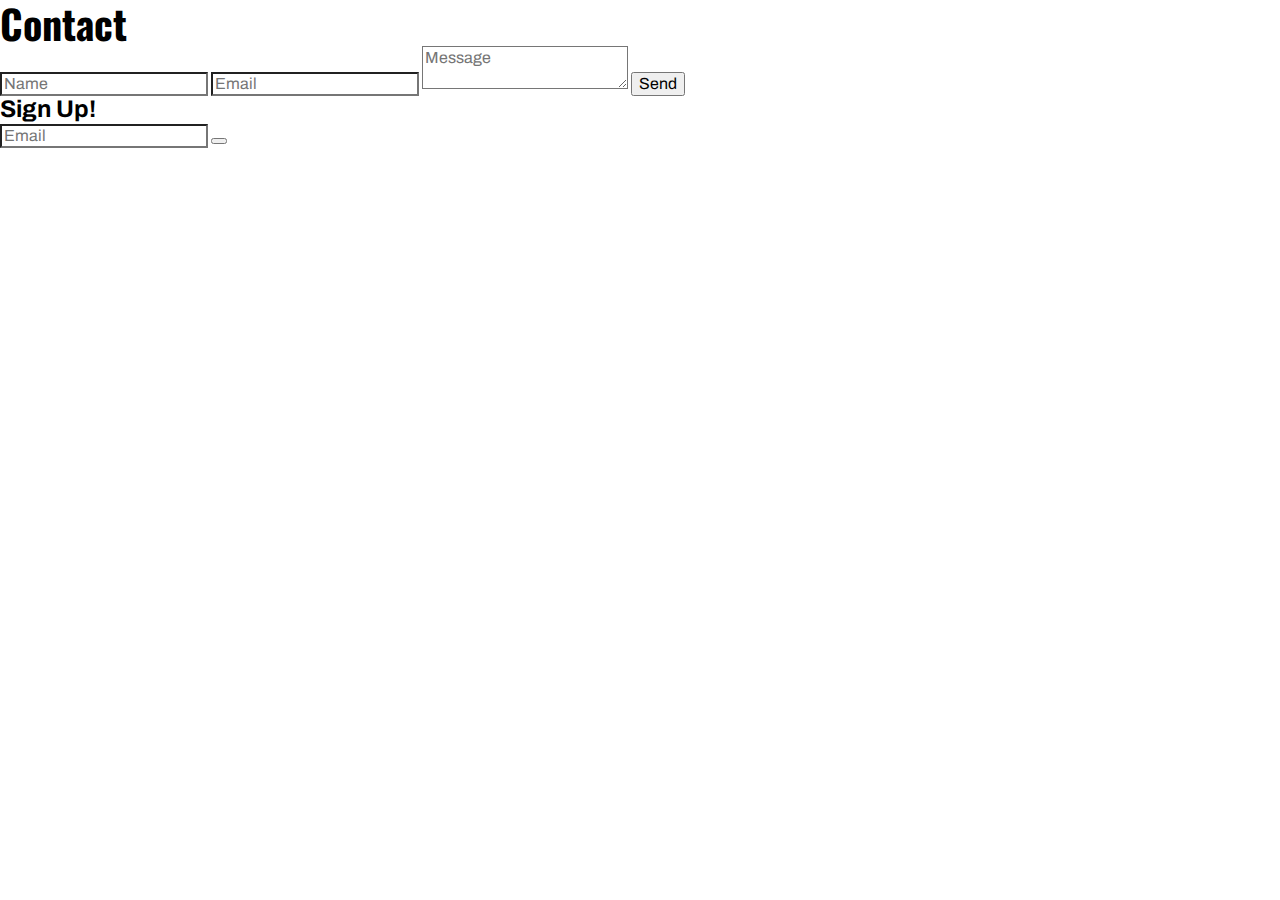
==== contact.html @ 7b356d1f "updated website titles" ====
<!DOCTYPE html>
<html lang="en">
<head>
    <meta charset="UTF-8">
    <meta name="viewport" content="width=device-width, initial-scale=1.0">
    <meta http-equiv="X-UA-Compatible" content="ie=edge">

    <!--Google Fonts-->
    <link rel="preconnect" href="https://fonts.googleapis.com">
    <link rel="preconnect" href="https://fonts.gstatic.com" crossorigin>
    <link href="https://fonts.googleapis.com/css2?family=Archivo:ital,wght@0,100..900;1,100..900&family=Oswald:wght@200..700&display=swap" rel="stylesheet">

    <!--Style Sheet-->
    <link rel="stylesheet" href="css/styles.css">

    <title>Week 3 SCSS</title>
</head>

<body>
    <header>
        <a href="index.html"><img src="img/header/logo.svg" alt="mountain logo"></a>

        <nav>
            <ul>
                <li>
                    <a href="#"><img src="img/header/icons/planning.svg" alt="planning icon">Planning</a>
                </li>

                <li>
                    <a href="#"><img src="img/header/icons/weather.svg" alt="weather icon">Weather</a>
                </li>

                <li>
                    <a href="views.html"><img src="img/header/icons/views.svg" alt="views icon">Views</a>
                </li>

                <li>
                    <a href="contact.html"><img src="img/header/icons/contact.svg" alt="contact icon">Contact Us</a>
                </li>

            </ul>
        </nav>
    </header>

    <section>
        <h1 class="pageTitle">Contact</h1>
        <form action="#">
            <input type="text" placeholder="Name">
            <input type="email" placeholder="Email">
            <textarea placeholder="Message"></textarea>
            <button class="blueButton">Send</button>
        </form>
    </section>

    <footer>
        <img src="img/footer/footer.jpg" alt="footer background image">
        <h2>Sign Up!</h2>

        <form action="#">

            <input type="text" placeholder="Email">
            <button><img src="img/footer/plane.svg" alt="plane icon"></button>

            <ul>
                <li><a href="https://twitter.com/?lang=en"><img src="img/footer/x.svg" alt="x icon"></a></li>
                <li><a href="https://github.com/login"><img src="img/footer/git.svg" alt="git icon"></a></li>
                <li><a href="https://www.instagram.com/"><img src="img/footer/ig.svg" alt="ig icon"></a></li>
                <li><a href="https://www.linkedin.com/login"><img src="img/footer/link.svg" alt="linkedin icon"></a></li>
                
            </ul>
        </form>
        </footer>
    
    <script src="js/scripts-dist.js"></script>
    
</body>

</html>
---- css/styles.css ----
/* =============
    Mixins
============= */
/* ---------------- Font Sizing ---------------- */
html {
  font-size: 100%;
}

/* ---------------- Media Queries ---------------- */
/* =============
    Variables
============= */
:root {
  --black: #000000;
  --white: #ffffff;
}

/*! normalize.css v8.0.1 | MIT License | github.com/necolas/normalize.css */
/* Document
   ========================================================================== */
/**
 * 1. Correct the line height in all browsers.
 * 2. Prevent adjustments of font size after orientation changes in iOS.
 */
html {
  line-height: 1.15; /* 1 */
  -webkit-text-size-adjust: 100%; /* 2 */
}

/* Sections
   ========================================================================== */
/**
 * Remove the margin in all browsers.
 */
body {
  margin: 0;
}

/**
 * Render the `main` element consistently in IE.
 */
main {
  display: block;
}

/**
 * Correct the font size and margin on `h1` elements within `section` and
 * `article` contexts in Chrome, Firefox, and Safari.
 */
h1 {
  font-size: 2em;
  margin: 0.67em 0;
}

/* Grouping content
   ========================================================================== */
/**
 * 1. Add the correct box sizing in Firefox.
 * 2. Show the overflow in Edge and IE.
 */
hr {
  -webkit-box-sizing: content-box;
          box-sizing: content-box; /* 1 */
  height: 0; /* 1 */
  overflow: visible; /* 2 */
}

/**
 * 1. Correct the inheritance and scaling of font size in all browsers.
 * 2. Correct the odd `em` font sizing in all browsers.
 */
pre {
  font-family: monospace, monospace; /* 1 */
  font-size: 1em; /* 2 */
}

/* Text-level semantics
   ========================================================================== */
/**
 * Remove the gray background on active links in IE 10.
 */
a {
  background-color: transparent;
}

/**
 * 1. Remove the bottom border in Chrome 57-
 * 2. Add the correct text decoration in Chrome, Edge, IE, Opera, and Safari.
 */
abbr[title] {
  border-bottom: none; /* 1 */
  text-decoration: underline; /* 2 */
  -webkit-text-decoration: underline dotted;
          text-decoration: underline dotted; /* 2 */
}

/**
 * Add the correct font weight in Chrome, Edge, and Safari.
 */
b,
strong {
  font-weight: bolder;
}

/**
 * 1. Correct the inheritance and scaling of font size in all browsers.
 * 2. Correct the odd `em` font sizing in all browsers.
 */
code,
kbd,
samp {
  font-family: monospace, monospace; /* 1 */
  font-size: 1em; /* 2 */
}

/**
 * Add the correct font size in all browsers.
 */
small {
  font-size: 80%;
}

/**
 * Prevent `sub` and `sup` elements from affecting the line height in
 * all browsers.
 */
sub,
sup {
  font-size: 75%;
  line-height: 0;
  position: relative;
  vertical-align: baseline;
}

sub {
  bottom: -0.25em;
}

sup {
  top: -0.5em;
}

/* Embedded content
   ========================================================================== */
/**
 * Remove the border on images inside links in IE 10.
 */
img {
  border-style: none;
}

/* Forms
   ========================================================================== */
/**
 * 1. Change the font styles in all browsers.
 * 2. Remove the margin in Firefox and Safari.
 */
button,
input,
optgroup,
select,
textarea {
  font-family: inherit; /* 1 */
  font-size: 100%; /* 1 */
  line-height: 1.15; /* 1 */
  margin: 0; /* 2 */
}

/**
 * Show the overflow in IE.
 * 1. Show the overflow in Edge.
 */
button,
input { /* 1 */
  overflow: visible;
}

/**
 * Remove the inheritance of text transform in Edge, Firefox, and IE.
 * 1. Remove the inheritance of text transform in Firefox.
 */
button,
select { /* 1 */
  text-transform: none;
}

/**
 * Correct the inability to style clickable types in iOS and Safari.
 */
button,
[type=button],
[type=reset],
[type=submit] {
  -webkit-appearance: button;
}

/**
 * Remove the inner border and padding in Firefox.
 */
button::-moz-focus-inner,
[type=button]::-moz-focus-inner,
[type=reset]::-moz-focus-inner,
[type=submit]::-moz-focus-inner {
  border-style: none;
  padding: 0;
}

/**
 * Restore the focus styles unset by the previous rule.
 */
button:-moz-focusring,
[type=button]:-moz-focusring,
[type=reset]:-moz-focusring,
[type=submit]:-moz-focusring {
  outline: 1px dotted ButtonText;
}

/**
 * Correct the padding in Firefox.
 */
fieldset {
  padding: 0.35em 0.75em 0.625em;
}

/**
 * 1. Correct the text wrapping in Edge and IE.
 * 2. Correct the color inheritance from `fieldset` elements in IE.
 * 3. Remove the padding so developers are not caught out when they zero out
 *    `fieldset` elements in all browsers.
 */
legend {
  -webkit-box-sizing: border-box;
          box-sizing: border-box; /* 1 */
  color: inherit; /* 2 */
  display: table; /* 1 */
  max-width: 100%; /* 1 */
  padding: 0; /* 3 */
  white-space: normal; /* 1 */
}

/**
 * Add the correct vertical alignment in Chrome, Firefox, and Opera.
 */
progress {
  vertical-align: baseline;
}

/**
 * Remove the default vertical scrollbar in IE 10+.
 */
textarea {
  overflow: auto;
}

/**
 * 1. Add the correct box sizing in IE 10.
 * 2. Remove the padding in IE 10.
 */
[type=checkbox],
[type=radio] {
  -webkit-box-sizing: border-box;
          box-sizing: border-box; /* 1 */
  padding: 0; /* 2 */
}

/**
 * Correct the cursor style of increment and decrement buttons in Chrome.
 */
[type=number]::-webkit-inner-spin-button,
[type=number]::-webkit-outer-spin-button {
  height: auto;
}

/**
 * 1. Correct the odd appearance in Chrome and Safari.
 * 2. Correct the outline style in Safari.
 */
[type=search] {
  -webkit-appearance: textfield; /* 1 */
  outline-offset: -2px; /* 2 */
}

/**
 * Remove the inner padding in Chrome and Safari on macOS.
 */
[type=search]::-webkit-search-decoration {
  -webkit-appearance: none;
}

/**
 * 1. Correct the inability to style clickable types in iOS and Safari.
 * 2. Change font properties to `inherit` in Safari.
 */
::-webkit-file-upload-button {
  -webkit-appearance: button; /* 1 */
  font: inherit; /* 2 */
}

/* Interactive
   ========================================================================== */
/*
 * Add the correct display in Edge, IE 10+, and Firefox.
 */
details {
  display: block;
}

/*
 * Add the correct display in all browsers.
 */
summary {
  display: list-item;
}

/* Misc
   ========================================================================== */
/**
 * Add the correct display in IE 10+.
 */
template {
  display: none;
}

/**
 * Add the correct display in IE 10.
 */
[hidden] {
  display: none;
}

/* =============
    Base
============= */
ul {
  padding: 0;
  margin: 0;
}
ul li {
  list-style: none;
}

img {
  display: none;
}

/* =============
    Typography
============= */
body {
  font-family: "Archivo", sans-serif;
  font-optical-sizing: auto;
}

h1 {
  font-family: "Oswald", sans-serif;
  font-optical-sizing: auto;
}

h1, h2, h3, h4, h5 {
  padding: 0;
  margin: 0;
}

p {
  padding: 0;
  margin: 0;
}

.pageTitle {
  color: var(--blue);
  font-size: 2.5rem;
  font-weight: 900;
}

/* =============
    Buttons
============= */
/* =============
    Forms
============= */
[type=text], [type=password], [type=date], [type=datetime], [type=datetime-local], [type=month], [type=week], [type=email], [type=number], [type=search], [type=tel], [type=time], [type=url], [type=color], textarea {
  -webkit-box-shadow: none;
          box-shadow: none;
}

[type=text]:focus, [type=password]:focus, [type=date]:focus, [type=datetime]:focus, [type=datetime-local]:focus, [type=month]:focus, [type=week]:focus, [type=email]:focus, [type=number]:focus, [type=search]:focus, [type=tel]:focus, [type=time]:focus, [type=url]:focus, [type=color]:focus, textarea:focus {
  -webkit-box-shadow: none;
          box-shadow: none;
}

input[type=text],
input[type=email],
input[type=password],
textarea {
  -webkit-appearance: none;
}

/* =============
    Navigation
============= */
/* =============
    Header
============= */
header {
  display: none;
}

/* =============
    Footer
============= */
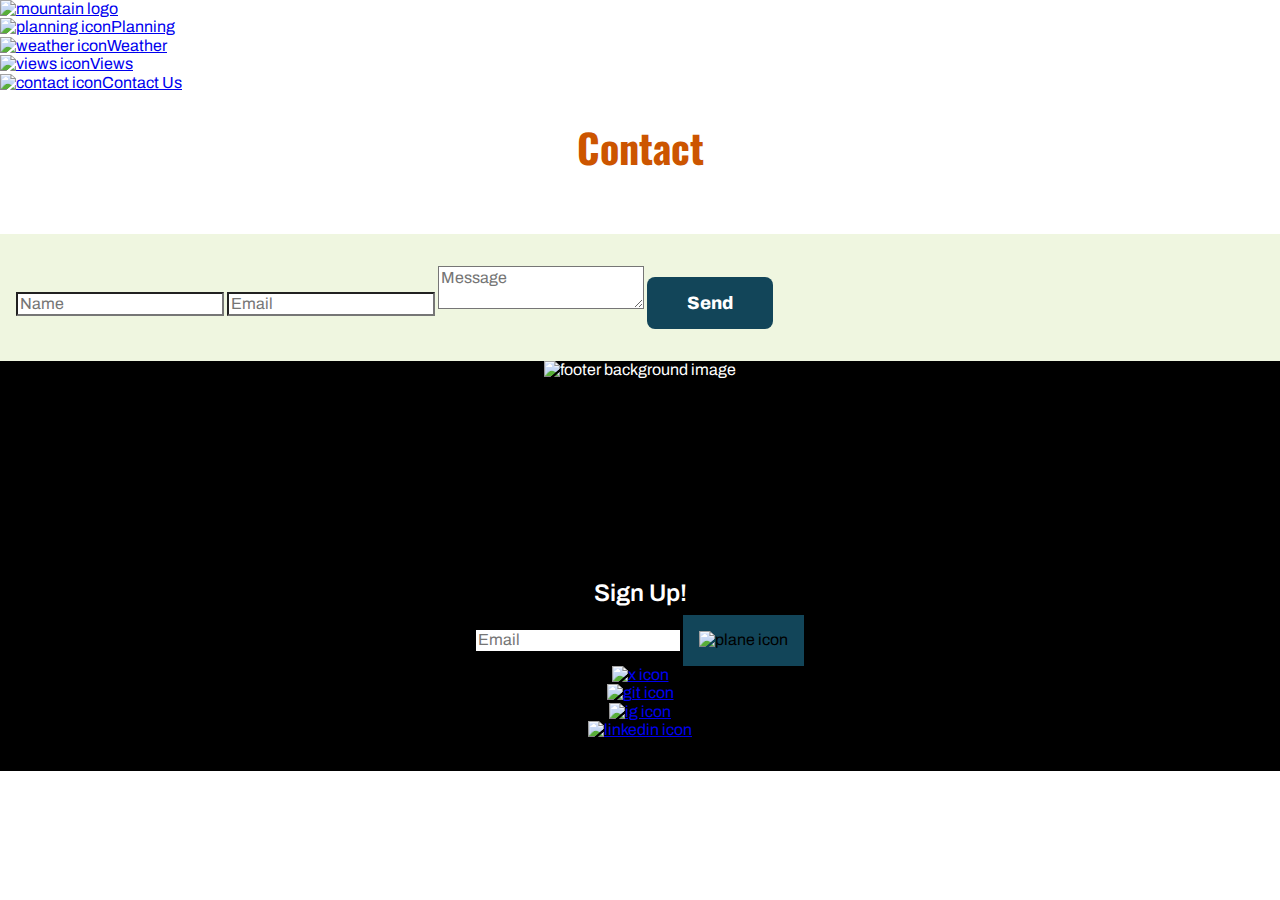
==== commit 2384a53e: "week 3 complete" ====
--- a/contact.html
+++ b/contact.html
@@ -42,13 +42,16 @@
         </nav>
     </header>
 
-    <section>
+    <section id="contact-hero">
         <h1 class="pageTitle">Contact</h1>
+    </section>
+
+    <section id="contact-form">
         <form action="#">
             <input type="text" placeholder="Name">
             <input type="email" placeholder="Email">
             <textarea placeholder="Message"></textarea>
-            <button class="blueButton">Send</button>
+            <button class="whiteButton">Send</button>
         </form>
     </section>
 
--- a/css/styles.css
+++ b/css/styles.css
@@ -13,6 +13,13 @@
 :root {
   --black: #000000;
   --white: #ffffff;
+  --aqua: #598392;
+  --blue: #124559;
+  --blueDark: #01161E;
+  --green: #AEC380;
+  --seaFoamGreen: #EFF6E0;
+  --orange: #FFA500;
+  --orangeBurnt: #cc5500;
 }
 
 /*! normalize.css v8.0.1 | MIT License | github.com/necolas/normalize.css */
@@ -339,7 +346,7 @@
   list-style: none;
 }
 
-img {
+.hide-img {
   display: none;
 }
 
@@ -351,30 +358,54 @@
   font-optical-sizing: auto;
 }
 
-h1 {
-  font-family: "Oswald", sans-serif;
-  font-optical-sizing: auto;
-}
-
 h1, h2, h3, h4, h5 {
   padding: 0;
   margin: 0;
 }
 
 p {
+  color: var(--blueDark);
   padding: 0;
   margin: 0;
 }
 
 .pageTitle {
-  color: var(--blue);
+  font-family: "Oswald", sans-serif;
+  font-optical-sizing: auto;
+  color: var(--orangeBurnt);
   font-size: 2.5rem;
   font-weight: 900;
+  margin-bottom: 32px;
+}
+
+.contentSectionTitle {
+  font-size: 1.75rem;
+  font-weight: 600;
+  margin-bottom: 16px;
+}
+
+.contentSectionSubtitle {
+  font-size: 1.375rem;
+  font-weight: 800;
 }
 
 /* =============
     Buttons
 ============= */
+button {
+  border: none;
+  cursor: pointer;
+}
+
+.whiteButton {
+  background-color: var(--blue);
+  color: var(--white);
+  font-size: 1.125rem;
+  font-weight: 800;
+  padding: 16px 40px;
+  border-radius: 8px;
+}
+
 /* =============
     Forms
 ============= */
@@ -401,10 +432,136 @@
 /* =============
     Header
 ============= */
-header {
-  display: none;
-}
-
 /* =============
     Footer
-============= */+============= */
+footer {
+  background-color: var(--black);
+  color: var(--white);
+  text-align: center;
+  padding-bottom: 32px;
+}
+footer h2 {
+  padding-top: 200px;
+  font-size: 1.5rem;
+  font-weight: 600;
+  margin-bottom: 8px;
+}
+footer form input {
+  border-radius: 0;
+  border: none;
+}
+footer form button {
+  background-color: var(--blue);
+  padding: 16px;
+}
+#index-hero {
+  margin: 32px 0;
+  text-align: center;
+}
+#index-hero > div {
+  padding: 0 16px;
+}
+#index-hero > div p {
+  font-size: 1.125rem;
+  color: var(--blue);
+  line-height: 1.5rem;
+}
+#index-hero > div button {
+  margin: 32px 0;
+}
+#index-hero img {
+  width: 100%;
+}
+
+#index-planning {
+  padding: 32px 16px;
+  background-color: var(--green);
+  color: var(--orangeBurnt);
+  text-align: center;
+}
+#index-planning h1 {
+  text-align: left;
+}
+#index-planning p {
+  margin-bottom: 32px;
+  text-align: left;
+}
+#index-planning #planning-hero {
+  width: 100%;
+}
+#index-planning #planning-callout {
+  background-color: var(--green);
+  color: var(--blue);
+  text-align: center;
+  border-radius: 10px;
+  padding: 32px 0px;
+  width: 244px;
+  margin-top: -20px;
+  display: inline-block;
+}
+#index-planning #planning-callout #clock-container {
+  margin: 0px auto 26px;
+  height: 45px;
+  width: 45px;
+  background-color: var(--blue);
+  border-radius: 100%;
+  display: -webkit-box;
+  display: -ms-flexbox;
+  display: flex;
+  -webkit-box-pack: center;
+      -ms-flex-pack: center;
+          justify-content: center;
+  -webkit-box-align: center;
+      -ms-flex-align: center;
+          align-items: center;
+}
+#index-planning #planning-callout h3 {
+  font-size: 1.5625rem;
+  font-weight: 500;
+}
+#index-planning #planning-callout img {
+  margin: 26px 0;
+}
+
+#index-weather {
+  padding: 32px 16px;
+}
+#index-weather h1 {
+  color: var(--orangeBurnt);
+}
+#index-weather h2 {
+  color: var(--aqua);
+  margin-bottom: 8px;
+}
+#index-weather p {
+  margin-bottom: 24px;
+}
+
+#views-hero {
+  padding: 32px 16px;
+  text-align: center;
+}
+#views-hero h1 {
+  margin-bottom: 32px;
+}
+#views-hero p {
+  color: var(--blue);
+}
+
+#views-gallery li img {
+  width: 100%;
+}
+
+/* =============
+    Contact
+============= */
+#contact-hero {
+  padding: 32px 16px;
+  text-align: center;
+}
+
+#contact-form {
+  background-color: var(--seaFoamGreen);
+  padding: 32px 16px;
+}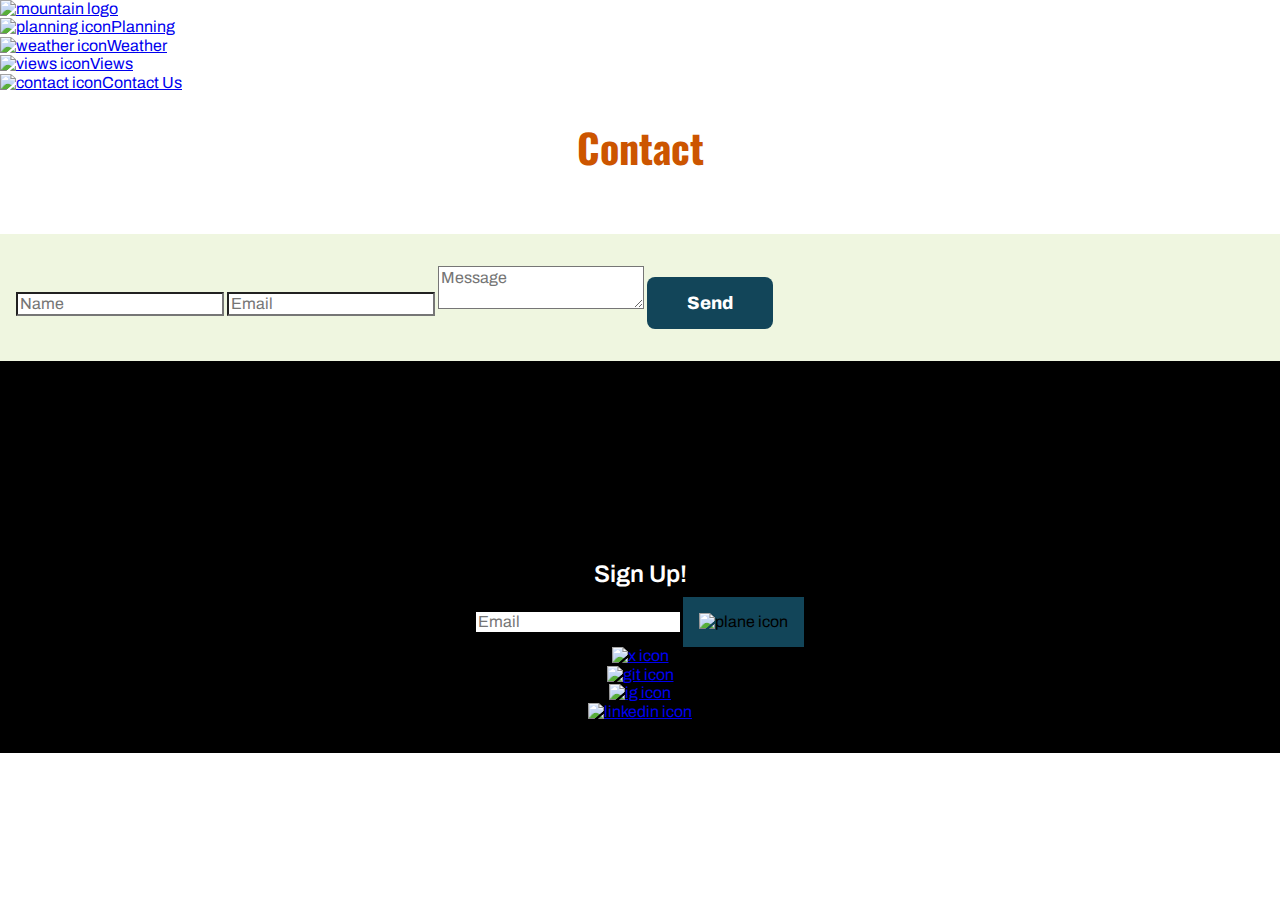
==== commit 9c451f52: "hid images" ====
--- a/contact.html
+++ b/contact.html
@@ -56,7 +56,7 @@
     </section>
 
     <footer>
-        <img src="img/footer/footer.jpg" alt="footer background image">
+        <img src="img/footer/footer.jpg" alt="footer background image" class="hide-img">
         <h2>Sign Up!</h2>
 
         <form action="#">
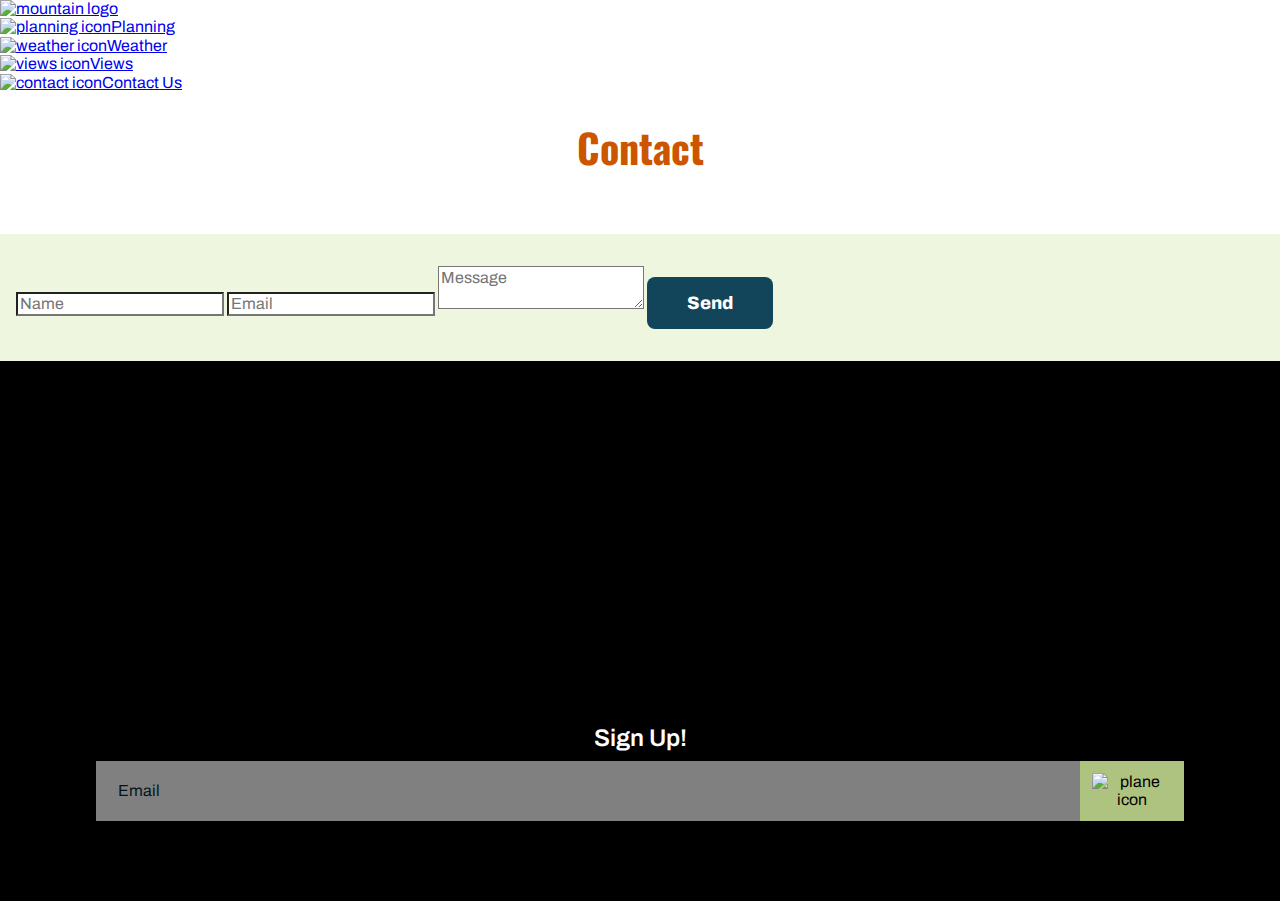
==== commit 52655eac: "flex updates" ====
--- a/contact.html
+++ b/contact.html
@@ -10,10 +10,13 @@
     <link rel="preconnect" href="https://fonts.gstatic.com" crossorigin>
     <link href="https://fonts.googleapis.com/css2?family=Archivo:ital,wght@0,100..900;1,100..900&family=Oswald:wght@200..700&display=swap" rel="stylesheet">
 
+    <!-- Font Awesome -->
+    <script src="https://kit.fontawesome.com/7ab68a398d.js" crossOrigin="anonymous"></script>
+
     <!--Style Sheet-->
     <link rel="stylesheet" href="css/styles.css">
 
-    <title>Week 3 SCSS</title>
+    <title>Week 4</title>
 </head>
 
 <body>
@@ -56,23 +59,23 @@
     </section>
 
     <footer>
-        <img src="img/footer/footer.jpg" alt="footer background image" class="hide-img">
-        <h2>Sign Up!</h2>
-
-        <form action="#">
-
-            <input type="text" placeholder="Email">
-            <button><img src="img/footer/plane.svg" alt="plane icon"></button>
+        <div>
+            <h2>Sign Up!</h2>
+            <form action="#">
+                <div>
+                    <input type="text" placeholder="Email">
+                    <button><img src="img/footer/plane.svg" alt="plane icon"></button>
+                </div>
+            </form>
 
             <ul>
-                <li><a href="https://twitter.com/?lang=en"><img src="img/footer/x.svg" alt="x icon"></a></li>
-                <li><a href="https://github.com/login"><img src="img/footer/git.svg" alt="git icon"></a></li>
-                <li><a href="https://www.instagram.com/"><img src="img/footer/ig.svg" alt="ig icon"></a></li>
-                <li><a href="https://www.linkedin.com/login"><img src="img/footer/link.svg" alt="linkedin icon"></a></li>
-                
+                <li><a href="https://twitter.com/?lang=en"><i class="fa-brands fa-x-twitter"></i></a></li>
+                <li><a href="https://github.com/login"><i class="fa-brands fa-github"></i></a></li>
+                <li><a href="https://www.instagram.com/"><i class="fa-brands fa-instagram"></i></a></li>
+                <li><a href="https://www.linkedin.com/login"><i class="fa-brands fa-linkedin-in"></i></a></li>
             </ul>
-        </form>
-        </footer>
+        </div>
+    </footer>
     
     <script src="js/scripts-dist.js"></script>
     
--- a/css/styles.css
+++ b/css/styles.css
@@ -437,24 +437,85 @@
 ============= */
 footer {
   background-color: var(--black);
+  background-image: url("../img/footer/footer.jpg");
+  background-size: cover;
+  background-position: center bottom;
   color: var(--white);
   text-align: center;
+  height: 60vh;
+  display: -webkit-box;
+  display: -ms-flexbox;
+  display: flex;
+  -webkit-box-pack: center;
+      -ms-flex-pack: center;
+          justify-content: center;
+  -webkit-box-align: end;
+      -ms-flex-align: end;
+          align-items: flex-end;
+}
+footer > div {
   padding-bottom: 32px;
 }
-footer h2 {
-  padding-top: 200px;
+footer > div h2 {
   font-size: 1.5rem;
   font-weight: 600;
   margin-bottom: 8px;
 }
-footer form input {
+footer > div form {
+  width: 85vw;
+}
+footer > div form > div {
+  display: -webkit-box;
+  display: -ms-flexbox;
+  display: flex;
+}
+footer > div form > div input {
   border-radius: 0;
   border: none;
-}
-footer form button {
-  background-color: var(--blue);
-  padding: 16px;
-}
+  width: 100%;
+  padding-left: 2%;
+  -webkit-box-sizing: border-box;
+          box-sizing: border-box;
+  background-color: rgba(255, 255, 255, 0.5019607843);
+}
+footer > div form > div ::-ms-input-placeholder { /* Edge 12-18 */
+  color: var(--blueDark);
+}
+footer > div form > div ::-webkit-input-placeholder {
+  color: var(--blueDark);
+  opacity: 1;
+}
+footer > div form > div ::-moz-placeholder {
+  color: var(--blueDark);
+  opacity: 1;
+}
+footer > div form > div :-ms-input-placeholder {
+  color: var(--blueDark);
+  opacity: 1;
+}
+footer > div form > div ::placeholder {
+  color: var(--blueDark);
+  opacity: 1;
+}
+footer > div form > div button {
+  background-color: var(--green);
+  padding: 12px;
+  margin-left: auto;
+}
+footer > div ul {
+  padding: 32px 12vw 16px;
+  display: -webkit-box;
+  display: -ms-flexbox;
+  display: flex;
+  -webkit-box-pack: justify;
+      -ms-flex-pack: justify;
+          justify-content: space-between;
+}
+footer > div ul li a {
+  color: var(--orangeBurnt);
+  font-size: 1.875rem;
+}
+
 #index-hero {
   margin: 32px 0;
   text-align: center;
@@ -472,6 +533,12 @@
 }
 #index-hero img {
   width: 100%;
+}
+#index-hero #index-hero-image {
+  height: 500px;
+  background-image: url("../img/home/hero.jpg");
+  background-size: cover;
+  background-position: center;
 }
 
 #index-planning {
@@ -488,7 +555,11 @@
   text-align: left;
 }
 #index-planning #planning-hero {
-  width: 100%;
+  background-image: url("../img/home/planning/planning.jpg");
+  height: 360px;
+  background-size: cover;
+  background-position: center;
+  border-radius: 10px;
 }
 #index-planning #planning-callout {
   background-color: var(--green);
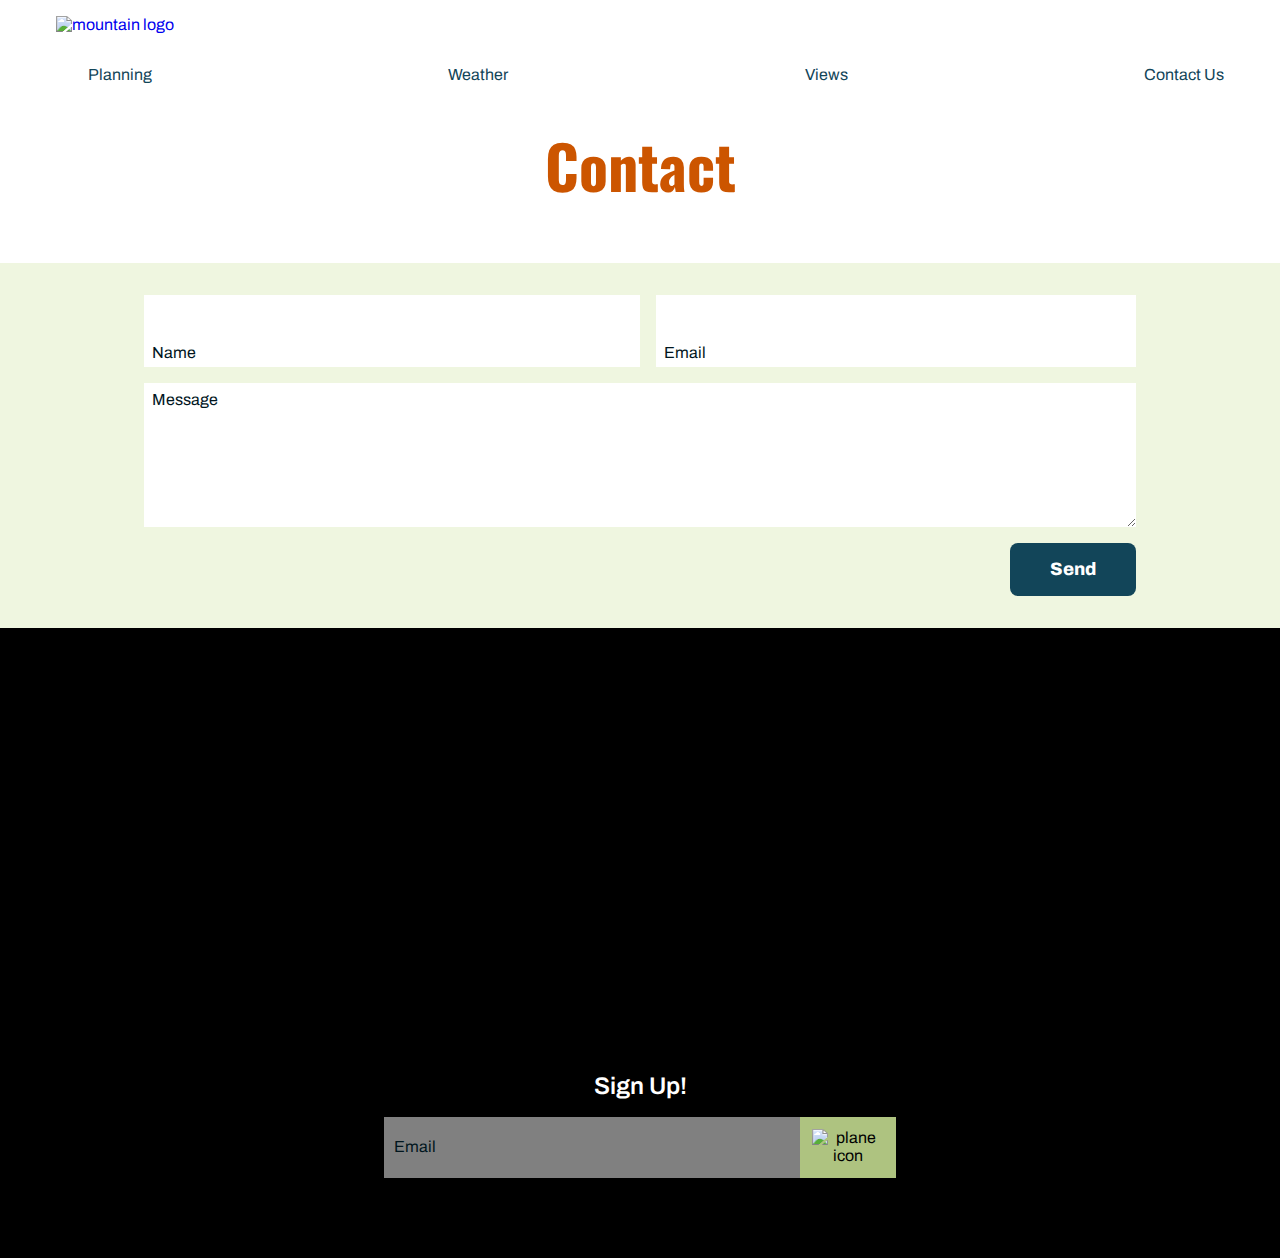
==== commit e9b123e0: "navigation and header updates" ====
--- a/contact.html
+++ b/contact.html
@@ -16,46 +16,61 @@
     <!--Style Sheet-->
     <link rel="stylesheet" href="css/styles.css">
 
-    <title>Week 4</title>
+    <title>Week 6</title>
 </head>
 
 <body>
-    <header>
-        <a href="index.html"><img src="img/header/logo.svg" alt="mountain logo"></a>
+    <header class="xl-grid">
+        <div id="header-container" class="xl-grid-item">
+            <div id="logo-container">
+                <a href="index.html"><img src="img/header/logo.svg" alt="mountain logo"></a>
+            </div>
 
-        <nav>
-            <ul>
-                <li>
-                    <a href="#"><img src="img/header/icons/planning.svg" alt="planning icon">Planning</a>
-                </li>
+            <div id="burger-container">
+                <button><i class="fa-solid fa-bars"></i></button>
+            </div>
+        
+            <nav id="main-nav">
+                <ul>
+                    <li>
+                        <a href="#index-planning"><i class="fa-solid fa-suitcase-rolling"></i>Planning</a>
+                    </li>
 
-                <li>
-                    <a href="#"><img src="img/header/icons/weather.svg" alt="weather icon">Weather</a>
-                </li>
+                    <li>
+                        <a href="#index-weather"><i class="fa-regular fa-sun"></i>Weather</a>
+                    </li>
 
-                <li>
-                    <a href="views.html"><img src="img/header/icons/views.svg" alt="views icon">Views</a>
-                </li>
+                    <li>
+                        <a href="views.html"><i class="fa-solid fa-binoculars"></i>Views</a>
+                    </li>
 
-                <li>
-                    <a href="contact.html"><img src="img/header/icons/contact.svg" alt="contact icon">Contact Us</a>
-                </li>
-
-            </ul>
-        </nav>
+                    <li>
+                    <a href="contact.html"><i class="fa-regular fa-paper-plane"></i>Contact Us</a>
+                    </li>
+                </ul>
+            </nav>
+        </div>
     </header>
 
     <section id="contact-hero">
         <h1 class="pageTitle">Contact</h1>
     </section>
 
-    <section id="contact-form">
-        <form action="#">
+    <section id="contact-form" class="xxl-grid">
+    <form action="#" class="xxl-grid-item">
+        <div id="contact-name">
             <input type="text" placeholder="Name">
+        </div>
+        <div id="contact-email">
             <input type="email" placeholder="Email">
+        </div>
+        <div id="contact-message">
             <textarea placeholder="Message"></textarea>
+        </div>
+        <div id="contact-button">
             <button class="whiteButton">Send</button>
-        </form>
+        </div>
+    </form>
     </section>
 
     <footer>
--- a/css/styles.css
+++ b/css/styles.css
@@ -339,7 +339,6 @@
     Base
 ============= */
 ul {
-  padding: 0;
   margin: 0;
 }
 ul li {
@@ -348,6 +347,50 @@
 
 .hide-img {
   display: none;
+}
+
+.header-padding {
+  padding-top: 95px;
+}
+
+@media (min-width: 1440px) {
+  .xxl-grid {
+    display: -ms-grid;
+    display: grid;
+    -ms-grid-columns: auto 1440px auto;
+    grid-template-columns: auto 1440px auto;
+        grid-template-areas: ". xxl-content .";
+  }
+  .xxl-grid .xxl-grid-item {
+    grid-area: xxl-content;
+  }
+}
+
+@media (min-width: 1440px) {
+  .xxl-grid .xxl-grid-item {
+    -ms-grid-row: 1;
+    -ms-grid-column: 2;
+  }
+}
+
+@media (min-width: 1200px) {
+  .xl-grid {
+    display: -ms-grid;
+    display: grid;
+    -ms-grid-columns: auto 1200px auto;
+    grid-template-columns: auto 1200px auto;
+        grid-template-areas: ". xl-content .";
+  }
+  .xl-grid .xl-grid-item {
+    grid-area: xl-content;
+  }
+}
+
+@media (min-width: 1200px) {
+  .xl-grid .xl-grid-item {
+    -ms-grid-row: 1;
+    -ms-grid-column: 2;
+  }
 }
 
 /* =============
@@ -377,11 +420,21 @@
   font-weight: 900;
   margin-bottom: 32px;
 }
+@media (min-width: 768px) {
+  .pageTitle {
+    font-size: 3.75rem;
+  }
+}
 
 .contentSectionTitle {
   font-size: 1.75rem;
   font-weight: 600;
   margin-bottom: 16px;
+}
+@media (min-width: 768px) {
+  .contentSectionTitle {
+    font-size: 2rem;
+  }
 }
 
 .contentSectionSubtitle {
@@ -426,12 +479,153 @@
   -webkit-appearance: none;
 }
 
+input {
+  border: none;
+  border-radius: 0;
+}
+
+textarea {
+  border: none;
+  border-radius: 0;
+}
+
 /* =============
     Navigation
 ============= */
+a {
+  text-decoration: none;
+}
+
+#main-nav {
+  background-color: var(--green);
+  padding: 16px;
+}
+@media (min-width: 768px) {
+  #main-nav {
+    background-color: var(--white);
+    padding: 0px 16px 0px 0px;
+  }
+}
+@media (min-width: 768px) {
+  #main-nav ul {
+    display: -webkit-box;
+    display: -ms-flexbox;
+    display: flex;
+    -webkit-box-align: center;
+        -ms-flex-align: center;
+            align-items: center;
+    -webkit-box-pack: justify;
+        -ms-flex-pack: justify;
+            justify-content: space-between;
+    height: 100%;
+  }
+}
+#main-nav ul li {
+  text-align: right;
+}
+#main-nav ul li a:link, #main-nav ul li a:visited {
+  display: inline-block;
+  padding: 16px 0;
+  color: var(--white);
+  -webkit-transition: 0.25s;
+  transition: 0.25s;
+}
+@media (min-width: 768px) {
+  #main-nav ul li a:link, #main-nav ul li a:visited {
+    color: var(--blue);
+  }
+}
+#main-nav ul li a:link i, #main-nav ul li a:visited i {
+  color: var(--orangeBurnt);
+  margin-right: 8px;
+}
+#main-nav ul li a:hover, #main-nav ul li a:active {
+  color: var(--orangeBurnt);
+}
+
 /* =============
     Header
 ============= */
+header {
+  position: fixed;
+  top: 0;
+  left: 0;
+  right: 0;
+  width: 100%;
+  background-color: var(--white);
+}
+header #header-container {
+  display: -ms-grid;
+  display: grid;
+  -ms-grid-columns: 20% auto;
+  grid-template-columns: 20% auto;
+      grid-template-areas: "logo burger" "nav nav";
+}
+@media (min-width: 768px) {
+  header #header-container {
+    -ms-grid-columns: 30% auto;
+    grid-template-columns: 30% auto;
+    -ms-grid-columns: "logo nav";
+    grid-template-columns: "logo nav";
+  }
+}
+@media (min-width: 1024px) {
+  header #header-container {
+    -ms-grid-columns: 40% auto;
+    grid-template-columns: 40% auto;
+  }
+}
+@media (min-width: 1200px) {
+  header #header-container {
+    -ms-grid-columns: 45% auto;
+    grid-template-columns: 45% auto;
+  }
+}
+@media (min-width: 1440px) {
+  header #header-container {
+    -ms-grid-columns: 50% auto;
+    grid-template-columns: 50% auto;
+  }
+}
+header #header-container #logo-container {
+  -ms-grid-row: 1;
+  -ms-grid-column: 1;
+  padding: 16px 0 16px 16px;
+  grid-area: logo;
+}
+header #header-container #burger-container {
+  -ms-grid-row: 1;
+  -ms-grid-column: 2;
+  grid-area: burger;
+  display: -webkit-box;
+  display: -ms-flexbox;
+  display: flex;
+  -webkit-box-pack: end;
+      -ms-flex-pack: end;
+          justify-content: flex-end;
+  -webkit-box-align: center;
+      -ms-flex-align: center;
+          align-items: center;
+}
+@media (min-width: 768px) {
+  header #header-container #burger-container {
+    display: none;
+  }
+}
+header #header-container #burger-container button {
+  background-color: var(--white);
+  border: none;
+  color: var(--blue);
+  font-size: 1.125rem;
+  padding: 16px;
+}
+header #header-container #main-nav {
+  -ms-grid-row: 2;
+  -ms-grid-column: 1;
+  -ms-grid-column-span: 2;
+  grid-area: nav;
+}
+
 /* =============
     Footer
 ============= */
@@ -453,6 +647,12 @@
       -ms-flex-align: end;
           align-items: flex-end;
 }
+@media (min-width: 1024px) {
+  footer {
+    background-position: center;
+    height: 70vh;
+  }
+}
 footer > div {
   padding-bottom: 32px;
 }
@@ -461,8 +661,33 @@
   font-weight: 600;
   margin-bottom: 8px;
 }
+@media (min-width: 768px) {
+  footer > div h2 {
+    margin-bottom: 16px;
+  }
+}
 footer > div form {
   width: 85vw;
+}
+@media (min-width: 768px) {
+  footer > div form {
+    width: 50vw;
+  }
+}
+@media (min-width: 1024px) {
+  footer > div form {
+    width: 45vw;
+  }
+}
+@media (min-width: 1200px) {
+  footer > div form {
+    width: 40vw;
+  }
+}
+@media (min-width: 1440px) {
+  footer > div form {
+    width: 25vw;
+  }
 }
 footer > div form > div {
   display: -webkit-box;
@@ -503,7 +728,7 @@
   margin-left: auto;
 }
 footer > div ul {
-  padding: 32px 12vw 16px;
+  padding: 32px 6vw 16px;
   display: -webkit-box;
   display: -ms-flexbox;
   display: flex;
@@ -523,6 +748,21 @@
 #index-hero > div {
   padding: 0 16px;
 }
+@media (min-width: 768px) {
+  #index-hero > div {
+    padding: 0 56px;
+  }
+}
+@media (min-width: 1024px) {
+  #index-hero > div {
+    padding: 0 20vw;
+  }
+}
+@media (min-width: 1440px) {
+  #index-hero > div {
+    padding: 0 400px;
+  }
+}
 #index-hero > div p {
   font-size: 1.125rem;
   color: var(--blue);
@@ -531,14 +771,147 @@
 #index-hero > div button {
   margin: 32px 0;
 }
-#index-hero img {
-  width: 100%;
-}
-#index-hero #index-hero-image {
-  height: 500px;
+
+#index-hero-image {
+  height: 70vh;
   background-image: url("../img/home/hero.jpg");
   background-size: cover;
   background-position: center;
+}
+@media (min-width: 768px) {
+  #index-hero-image {
+    height: 60vh;
+  }
+}
+@media (min-width: 1024px) {
+  #index-hero-image {
+    height: 75vh;
+    background-position: center bottom;
+  }
+}
+
+#index-brands {
+  padding: 32px 16px;
+}
+#index-brands ul {
+  display: -ms-grid;
+  display: grid;
+  -ms-grid-columns: 1fr 26px 1fr 26px 1fr 26px 1fr;
+  grid-template-columns: repeat(4, 1fr);
+  gap: 26px;
+  -ms-grid-rows: auto 26px auto 26px auto;
+      grid-template-areas: "tnf tnf yeti yeti" "columbia columbia coleman coleman" ". patagonia patagonia .";
+}
+@media (min-width: 768px) {
+  #index-brands ul {
+    -ms-grid-columns: 1fr 20px 1fr 20px 1fr 20px 1fr 20px 1fr 20px 1fr;
+    grid-template-columns: repeat(6, 1fr);
+    -ms-grid-rows: auto 20px auto;
+        grid-template-areas: "tnf tnf yeti yeti columbia columbia" ". coleman coleman patagonia patagonia .";
+    gap: 20px;
+  }
+}
+#index-brands ul li {
+  display: -webkit-box;
+  display: -ms-flexbox;
+  display: flex;
+  -webkit-box-pack: center;
+      -ms-flex-pack: center;
+          justify-content: center;
+  -webkit-box-align: center;
+      -ms-flex-align: center;
+          align-items: center;
+}
+@media (min-width: 1024px) {
+  #index-brands ul {
+    -ms-grid-columns: (1fr)[5];
+    grid-template-columns: repeat(5, 1fr);
+        grid-template-areas: "tnf yeti columbia coleman patagonia";
+  }
+}
+#index-brands ul #tnf {
+  -ms-grid-row: 1;
+  -ms-grid-column: 1;
+  -ms-grid-column-span: 3;
+  grid-area: tnf;
+}
+#index-brands ul #yeti {
+  -ms-grid-row: 1;
+  -ms-grid-column: 5;
+  -ms-grid-column-span: 3;
+  grid-area: yeti;
+}
+#index-brands ul #columbia {
+  -ms-grid-row: 3;
+  -ms-grid-column: 1;
+  -ms-grid-column-span: 3;
+  grid-area: columbia;
+}
+#index-brands ul #coleman {
+  -ms-grid-row: 3;
+  -ms-grid-column: 5;
+  -ms-grid-column-span: 3;
+  grid-area: coleman;
+}
+#index-brands ul #patagonia {
+  -ms-grid-row: 5;
+  -ms-grid-column: 3;
+  -ms-grid-column-span: 3;
+  grid-area: patagonia;
+}
+@media (min-width: 768px) {
+  #index-brands ul #tnf {
+    -ms-grid-row: 1;
+    -ms-grid-column: 1;
+    -ms-grid-column-span: 3;
+  }
+  #index-brands ul #yeti {
+    -ms-grid-row: 1;
+    -ms-grid-column: 5;
+    -ms-grid-column-span: 3;
+  }
+  #index-brands ul #columbia {
+    -ms-grid-row: 1;
+    -ms-grid-column: 9;
+    -ms-grid-column-span: 3;
+  }
+  #index-brands ul #coleman {
+    -ms-grid-row: 3;
+    -ms-grid-column: 3;
+    -ms-grid-column-span: 3;
+  }
+  #index-brands ul #patagonia {
+    -ms-grid-row: 3;
+    -ms-grid-column: 7;
+    -ms-grid-column-span: 3;
+  }
+}
+@media (min-width: 1024px) {
+  #index-brands ul #tnf {
+    -ms-grid-row: 1;
+    -ms-grid-column: 1;
+    -ms-grid-column-span: 1;
+  }
+  #index-brands ul #yeti {
+    -ms-grid-row: 1;
+    -ms-grid-column: 2;
+    -ms-grid-column-span: 1;
+  }
+  #index-brands ul #columbia {
+    -ms-grid-row: 1;
+    -ms-grid-column: 3;
+    -ms-grid-column-span: 1;
+  }
+  #index-brands ul #coleman {
+    -ms-grid-row: 1;
+    -ms-grid-column: 4;
+    -ms-grid-column-span: 1;
+  }
+  #index-brands ul #patagonia {
+    -ms-grid-row: 1;
+    -ms-grid-column: 5;
+    -ms-grid-column-span: 1;
+  }
 }
 
 #index-planning {
@@ -553,6 +926,13 @@
 #index-planning p {
   margin-bottom: 32px;
   text-align: left;
+}
+@media (min-width: 768px) {
+  #index-planning p {
+    padding-right: 30vw;
+    font-size: 1.25rem;
+    line-height: 25px;
+  }
 }
 #index-planning #planning-hero {
   background-image: url("../img/home/planning/planning.jpg");
@@ -560,6 +940,22 @@
   background-size: cover;
   background-position: center;
   border-radius: 10px;
+}
+@media (min-width: 768px) {
+  #index-planning #planning-hero {
+    width: 80vw;
+    height: 50vh;
+  }
+}
+@media (min-width: 1024px) {
+  #index-planning #planning-hero {
+    margin-left: 200px;
+  }
+}
+@media (min-width: 1200px) {
+  #index-planning #planning-hero {
+    width: 928px;
+  }
 }
 #index-planning #planning-callout {
   background-color: var(--green);
@@ -591,27 +987,86 @@
   font-size: 1.5625rem;
   font-weight: 500;
 }
-#index-planning #planning-callout img {
-  margin: 26px 0;
-}
 
 #index-weather {
   padding: 32px 16px;
 }
-#index-weather h1 {
+@media (min-width: 768px) {
+  #index-weather {
+    padding: 32px 15vw;
+  }
+}
+@media (min-width: 1024px) {
+  #index-weather {
+    padding: 40px 15vw;
+  }
+}
+@media (min-width: 1200px) {
+  #index-weather #index-weather-xl-grid {
+    display: -ms-grid;
+    display: grid;
+    -ms-grid-columns: 50% 32px auto;
+    grid-template-columns: 50% auto;
+        grid-template-areas: "weather-content weather-icons";
+    gap: 32px;
+  }
+}
+#index-weather #index-weather-xl-grid #weather-icons {
+  display: -ms-grid;
+  display: grid;
+  -ms-grid-columns: 2fr 16px 2fr;
+  grid-template-columns: repeat(2, 2fr);
+  gap: 16px;
+}
+@media (min-width: 768px) {
+  #index-weather #index-weather-xl-grid #weather-icons {
+    -ms-grid-columns: 2fr 32px 2fr 32px 2fr 32px 2fr;
+    grid-template-columns: repeat(4, 2fr);
+    gap: 32px;
+    margin-bottom: 16px;
+  }
+}
+@media (min-width: 1200px) {
+  #index-weather #index-weather-xl-grid #weather-icons {
+    grid-area: weather-icons;
+  }
+}
+@media (min-width: 1200px) {
+  #index-weather #index-weather-xl-grid #weather-icons {
+    -ms-grid-row: 1;
+    -ms-grid-column: 3;
+  }
+}
+#index-weather #index-weather-xl-grid #weather-icons li {
+  display: -webkit-box;
+  display: -ms-flexbox;
+  display: flex;
+  -webkit-box-pack: center;
+      -ms-flex-pack: center;
+          justify-content: center;
+  -webkit-box-align: center;
+      -ms-flex-align: center;
+          align-items: center;
+}
+#index-weather #index-weather-xl-grid #weather-content h1 {
   color: var(--orangeBurnt);
 }
-#index-weather h2 {
+#index-weather #index-weather-xl-grid #weather-content h2 {
   color: var(--aqua);
   margin-bottom: 8px;
 }
-#index-weather p {
+#index-weather #index-weather-xl-grid #weather-content p {
   margin-bottom: 24px;
 }
 
 #views-hero {
-  padding: 32px 16px;
+  padding: 150px 16px 32px;
   text-align: center;
+}
+@media (min-width: 768px) {
+  #views-hero {
+    padding: 150px 10vw 32px;
+  }
 }
 #views-hero h1 {
   margin-bottom: 32px;
@@ -619,20 +1074,294 @@
 #views-hero p {
   color: var(--blue);
 }
-
-#views-gallery li img {
-  width: 100%;
+@media (min-width: 1200px) {
+  #views-hero p {
+    padding: 0 300px;
+  }
+}
+
+#views-gallery {
+  padding: 0 16px 32px 16px;
+  display: -ms-grid;
+  display: grid;
+  gap: 16px;
+  -ms-grid-columns: 1fr 16px 1fr;
+  grid-template-columns: repeat(2, 1fr);
+  -ms-grid-rows: 25vh 16px 25vh 16px 50vh 16px 50vh 16px 30vh;
+  grid-template-rows: 25vh 25vh 50vh 50vh 30vh;
+      grid-template-areas: "g1 g2" "g3 g4" "g5 g5" "g6 g6" "g7 g7";
+}
+@media (min-width: 768px) {
+  #views-gallery {
+    padding: 0 8vw 32px 8vw;
+    -ms-grid-columns: (1fr)[6];
+    grid-template-columns: repeat(6, 1fr);
+    -ms-grid-rows: 25vh 25vh 35vh 25vh;
+    grid-template-rows: 25vh 25vh 35vh 25vh;
+        grid-template-areas: "g1 g1 g1 g2 g2 g2" "g3 g3 g3 g4 g4 g4" "g5 g5 g5 g5 g6 g6" "g7 g7 g7 g7 g7 g7";
+  }
+}
+@media (min-width: 1200px) {
+  #views-gallery {
+    padding: 0 2vw 40px 2vw;
+    -ms-grid-columns: (1fr)[4];
+    grid-template-columns: repeat(4, 1fr);
+    -ms-grid-rows: 25vh 35vh 25vh;
+    grid-template-rows: 25vh 35vh 25vh;
+        grid-template-areas: "g1 g2 g3 g4" "g5 g5 g5 g6" "g7 g7 g7 g7";
+  }
+}
+#views-gallery li {
+  background-size: cover;
+  background-position: center;
+}
+#views-gallery #g1 {
+  -ms-grid-row: 1;
+  -ms-grid-column: 1;
+  grid-area: g1;
+  background-image: url("../img/views/gallery-1.jpg");
+}
+#views-gallery #g2 {
+  -ms-grid-row: 1;
+  -ms-grid-column: 3;
+  grid-area: g2;
+  background-image: url("../img/views/gallery-2.jpg");
+}
+#views-gallery #g3 {
+  -ms-grid-row: 3;
+  -ms-grid-column: 1;
+  grid-area: g3;
+  background-image: url("../img/views/gallery-3.jpg");
+}
+#views-gallery #g4 {
+  -ms-grid-row: 3;
+  -ms-grid-column: 3;
+  grid-area: g4;
+  background-image: url("../img/views/gallery-4.jpg");
+}
+@media (min-width: 1024px) {
+  #views-gallery #g4 {
+    background-position: center 80%;
+  }
+}
+#views-gallery #g5 {
+  -ms-grid-row: 5;
+  -ms-grid-column: 1;
+  -ms-grid-column-span: 3;
+  grid-area: g5;
+  background-image: url("../img/views/gallery-5.jpg");
+}
+#views-gallery #g6 {
+  -ms-grid-row: 7;
+  -ms-grid-column: 1;
+  -ms-grid-column-span: 3;
+  grid-area: g6;
+  background-image: url("../img/views/gallery-6.jpg");
+}
+#views-gallery #g7 {
+  -ms-grid-row: 9;
+  -ms-grid-column: 1;
+  -ms-grid-column-span: 3;
+  grid-area: g7;
+  background-image: url("../img/views/gallery-7.jpg");
+}
+@media (min-width: 768px) {
+  #views-gallery #g1 {
+    -ms-grid-row: 1;
+    -ms-grid-column: 1;
+    -ms-grid-column-span: 3;
+  }
+  #views-gallery #g2 {
+    -ms-grid-row: 1;
+    -ms-grid-column: 4;
+    -ms-grid-column-span: 3;
+  }
+  #views-gallery #g3 {
+    -ms-grid-row: 2;
+    -ms-grid-column: 1;
+    -ms-grid-column-span: 3;
+  }
+  #views-gallery #g4 {
+    -ms-grid-row: 2;
+    -ms-grid-column: 4;
+    -ms-grid-column-span: 3;
+  }
+  #views-gallery #g5 {
+    -ms-grid-row: 3;
+    -ms-grid-column: 1;
+    -ms-grid-column-span: 4;
+  }
+  #views-gallery #g6 {
+    -ms-grid-row: 3;
+    -ms-grid-column: 5;
+    -ms-grid-column-span: 2;
+  }
+  #views-gallery #g7 {
+    -ms-grid-row: 4;
+    -ms-grid-column: 1;
+    -ms-grid-column-span: 6;
+  }
+}
+@media (min-width: 1200px) {
+  #views-gallery #g1 {
+    -ms-grid-row: 1;
+    -ms-grid-column: 1;
+    -ms-grid-column-span: 1;
+  }
+  #views-gallery #g2 {
+    -ms-grid-row: 1;
+    -ms-grid-column: 2;
+    -ms-grid-column-span: 1;
+  }
+  #views-gallery #g3 {
+    -ms-grid-row: 1;
+    -ms-grid-column: 3;
+    -ms-grid-column-span: 1;
+  }
+  #views-gallery #g4 {
+    -ms-grid-row: 1;
+    -ms-grid-column: 4;
+    -ms-grid-column-span: 1;
+  }
+  #views-gallery #g5 {
+    -ms-grid-row: 2;
+    -ms-grid-column: 1;
+    -ms-grid-column-span: 3;
+  }
+  #views-gallery #g6 {
+    -ms-grid-row: 2;
+    -ms-grid-column: 4;
+    -ms-grid-column-span: 1;
+  }
+  #views-gallery #g7 {
+    -ms-grid-row: 3;
+    -ms-grid-column: 1;
+    -ms-grid-column-span: 4;
+  }
 }
 
 /* =============
     Contact
 ============= */
 #contact-hero {
-  padding: 32px 16px;
+  padding: 130px 16px 32px;
   text-align: center;
 }
 
 #contact-form {
   background-color: var(--seaFoamGreen);
   padding: 32px 16px;
+}
+#contact-form form {
+  display: -ms-grid;
+  display: grid;
+  gap: 16px;
+  -ms-grid-rows: 90px 16px 90px 16px 200px 16px auto;
+  grid-template-rows: 90px 90px 200px auto;
+}
+@media (min-width: 768px) {
+  #contact-form form {
+    padding: 0 10vw;
+    -ms-grid-columns: 50% auto;
+    grid-template-columns: 50% auto;
+    -ms-grid-rows: 8vh 16vh auto;
+    grid-template-rows: 8vh 16vh auto;
+        grid-template-areas: "name email" "message message" ". send-button";
+  }
+}
+#contact-form form div {
+  background-color: var(--white);
+  display: -webkit-box;
+  display: -ms-flexbox;
+  display: flex;
+  -webkit-box-align: end;
+      -ms-flex-align: end;
+          align-items: flex-end;
+}
+#contact-form form div input {
+  width: 100%;
+  padding-bottom: 5px;
+  padding-left: 8px;
+  -webkit-box-sizing: border-box;
+          box-sizing: border-box;
+}
+#contact-form form div textarea {
+  padding-top: 8px;
+  height: 100%;
+  width: 100%;
+  padding-left: 8px;
+  -webkit-box-sizing: border-box;
+          box-sizing: border-box;
+}
+#contact-form form div ::-ms-input-placeholder {
+  color: var(--blueDark);
+}
+#contact-form form div ::-webkit-input-placeholder {
+  color: var(--blueDark);
+  opacity: 1;
+}
+#contact-form form div ::-moz-placeholder {
+  color: var(--blueDark);
+  opacity: 1;
+}
+#contact-form form div :-ms-input-placeholder {
+  color: var(--blueDark);
+  opacity: 1;
+}
+#contact-form form div ::placeholder {
+  color: var(--blueDark);
+  opacity: 1;
+}
+@media (min-width: 768px) {
+  #contact-form form #contact-name {
+    grid-area: name;
+  }
+}
+@media (min-width: 768px) {
+  #contact-form form #contact-email {
+    grid-area: email;
+  }
+}
+#contact-form form #contact-message {
+  -webkit-box-align: start;
+      -ms-flex-align: start;
+          align-items: flex-start;
+}
+@media (min-width: 768px) {
+  #contact-form form #contact-message {
+    grid-area: message;
+  }
+}
+#contact-form form #contact-button {
+  -webkit-box-align: start;
+      -ms-flex-align: start;
+          align-items: flex-start;
+  -webkit-box-pack: end;
+      -ms-flex-pack: end;
+          justify-content: flex-end;
+  background-color: transparent;
+}
+@media (min-width: 768px) {
+  #contact-form form #contact-button {
+    grid-area: send-button;
+  }
+}
+@media (min-width: 768px) {
+  #contact-form form #contact-name {
+    -ms-grid-row: 1;
+    -ms-grid-column: 1;
+  }
+  #contact-form form #contact-email {
+    -ms-grid-row: 1;
+    -ms-grid-column: 2;
+  }
+  #contact-form form #contact-message {
+    -ms-grid-row: 2;
+    -ms-grid-column: 1;
+    -ms-grid-column-span: 2;
+  }
+  #contact-form form #contact-button {
+    -ms-grid-row: 3;
+    -ms-grid-column: 2;
+  }
 }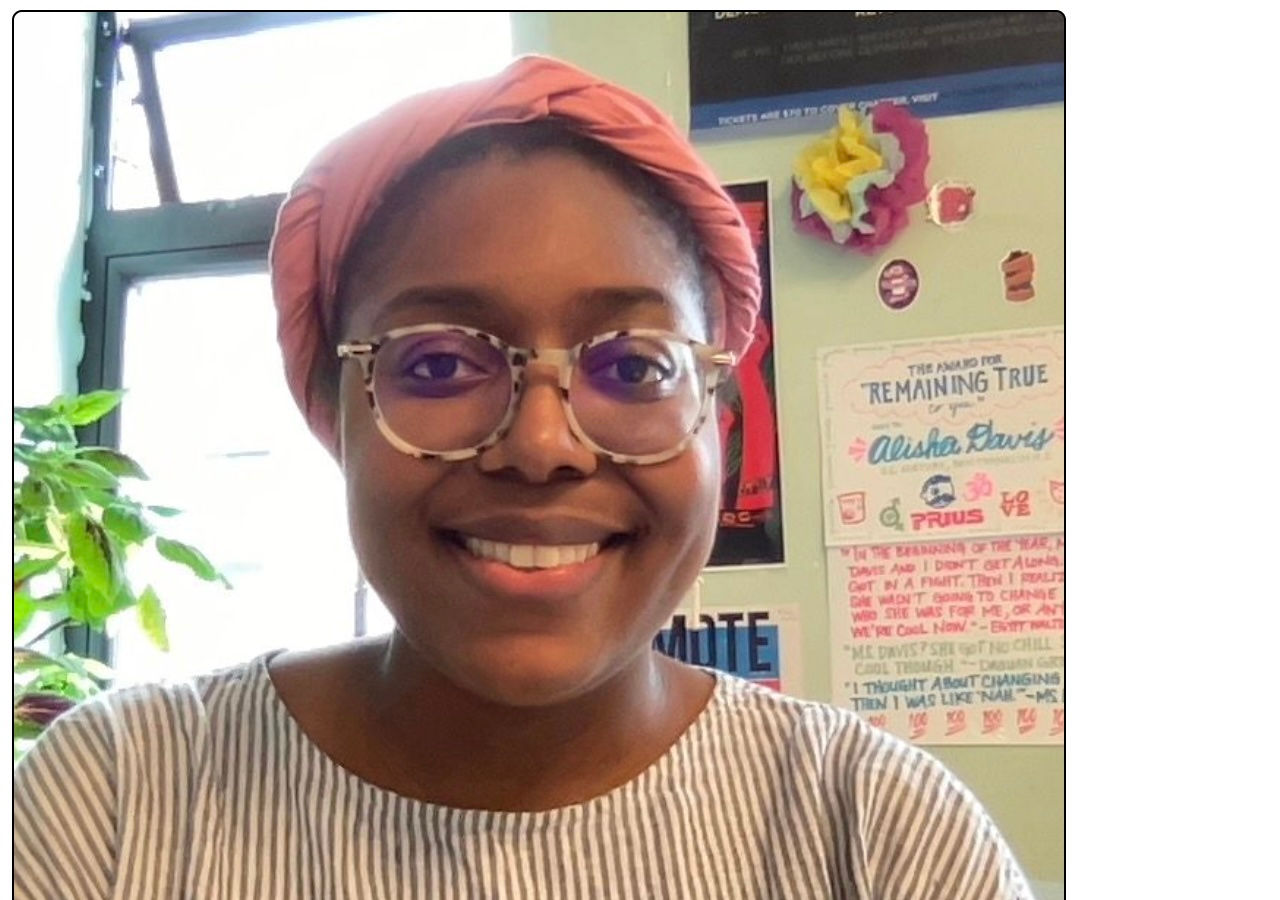
==== commit 798df929: "added html elements and text" ====
--- a/contact.html
+++ b/contact.html
@@ -4,96 +4,60 @@
     <meta charset="UTF-8">
     <meta name="viewport" content="width=device-width, initial-scale=1.0">
     <meta http-equiv="X-UA-Compatible" content="ie=edge">
-
-    <!--Google Fonts-->
-    <link rel="preconnect" href="https://fonts.googleapis.com">
-    <link rel="preconnect" href="https://fonts.gstatic.com" crossorigin>
-    <link href="https://fonts.googleapis.com/css2?family=Archivo:ital,wght@0,100..900;1,100..900&family=Oswald:wght@200..700&display=swap" rel="stylesheet">
-
-    <!-- Font Awesome -->
-    <script src="https://kit.fontawesome.com/7ab68a398d.js" crossOrigin="anonymous"></script>
-
-    <!--Style Sheet-->
     <link rel="stylesheet" href="css/styles.css">
-
-    <title>Week 6</title>
+    <title>Final Portfolio</title>
 </head>
 
 <body>
-    <header class="xl-grid">
-        <div id="header-container" class="xl-grid-item">
-            <div id="logo-container">
-                <a href="index.html"><img src="img/header/logo.svg" alt="mountain logo"></a>
-            </div>
-
-            <div id="burger-container">
-                <button><i class="fa-solid fa-bars"></i></button>
-            </div>
-        
-            <nav id="main-nav">
-                <ul>
-                    <li>
-                        <a href="#index-planning"><i class="fa-solid fa-suitcase-rolling"></i>Planning</a>
-                    </li>
-
-                    <li>
-                        <a href="#index-weather"><i class="fa-regular fa-sun"></i>Weather</a>
-                    </li>
-
-                    <li>
-                        <a href="views.html"><i class="fa-solid fa-binoculars"></i>Views</a>
-                    </li>
-
-                    <li>
-                    <a href="contact.html"><i class="fa-regular fa-paper-plane"></i>Contact Us</a>
-                    </li>
-                </ul>
-            </nav>
-        </div>
+    <header>
+        <a href="index.html"></a><img src="img/header/AlishaHeadshot.jpg" alt="Alisha headshot">
+        <h1>Alisha R. Davis - Early Career Librarian</h1>
+        <nav>
+            <ul>
+                <li>
+                    <a href="about.html"></a><img src="#" alt="about logo">
+                </li>
+                <li>
+                    <a href="resume.html"></a><img src="#" alt="resume logo">
+                </li>
+                <li>
+                    <a href="projects.html"></a><img src="#" alt="projects logo">
+                </li>
+                <li>
+                    <a href="associations.html"></a><img src="#" alt="associations logo">
+                </li>
+                <li>
+                    <a href="contact.html"></a><img src="#" alt="contact logo">
+                </li>
+                <li>
+                    <a href="sitemap.html"></a><img src="#" alt="sitemap logo">
+                </li>
+            </ul>
+        </nav>
     </header>
 
-    <section id="contact-hero">
-        <h1 class="pageTitle">Contact</h1>
-    </section>
-
-    <section id="contact-form" class="xxl-grid">
-    <form action="#" class="xxl-grid-item">
-        <div id="contact-name">
-            <input type="text" placeholder="Name">
-        </div>
-        <div id="contact-email">
-            <input type="email" placeholder="Email">
-        </div>
-        <div id="contact-message">
-            <textarea placeholder="Message"></textarea>
-        </div>
-        <div id="contact-button">
-            <button class="whiteButton">Send</button>
-        </div>
-    </form>
+    <section>
+        <h1>Contact Me</h1>
+        <form action="#">
+            <input type="text" placeholder="First and last name, please.">
+            <input type="email" placeholder="Professional and work emails are preferred.">
+            <textarea placeholder="Do you have some sage advice that you'd like to share with me? Am I a strong candidate for an open position at your institution? Let me know here."></textarea>
+            <button>SUBMIT</button>
+        </form>
     </section>
 
     <footer>
-        <div>
-            <h2>Sign Up!</h2>
-            <form action="#">
-                <div>
-                    <input type="text" placeholder="Email">
-                    <button><img src="img/footer/plane.svg" alt="plane icon"></button>
-                </div>
-            </form>
+        <h2>Let's Connect!</h2>
+            <ul>
+                <li><a href="https://github.com/login"><img src="#" alt="github icon"></a></li>
+                <li><a href="https://linkedin.com/login"><img src="#" alt="linkedin icon"></a></li>
+                <li><a href="http://ardavislibrarianship.com/musings/"><img src="#" alt="professional blog icon"></a></li>
+            </ul>
+    </footer>
 
-            <ul>
-                <li><a href="https://twitter.com/?lang=en"><i class="fa-brands fa-x-twitter"></i></a></li>
-                <li><a href="https://github.com/login"><i class="fa-brands fa-github"></i></a></li>
-                <li><a href="https://www.instagram.com/"><i class="fa-brands fa-instagram"></i></a></li>
-                <li><a href="https://www.linkedin.com/login"><i class="fa-brands fa-linkedin-in"></i></a></li>
-            </ul>
-        </div>
-    </footer>
-    
     <script src="js/scripts-dist.js"></script>
-    
+
 </body>
 
-</html>
+
+</html>--- a/css/styles.css
+++ b/css/styles.css
@@ -338,6 +338,10 @@
 /* =============
     Base
 ============= */
+html {
+  scroll-behavior: smooth;
+}
+
 ul {
   margin: 0;
 }
@@ -496,6 +500,15 @@
   text-decoration: none;
 }
 
+.hide-menu {
+  display: none;
+}
+@media (min-width: 768px) {
+  .hide-menu {
+    display: block;
+  }
+}
+
 #main-nav {
   background-color: var(--green);
   padding: 16px;
@@ -504,6 +517,7 @@
   #main-nav {
     background-color: var(--white);
     padding: 0px 16px 0px 0px;
+    display: block;
   }
 }
 @media (min-width: 768px) {
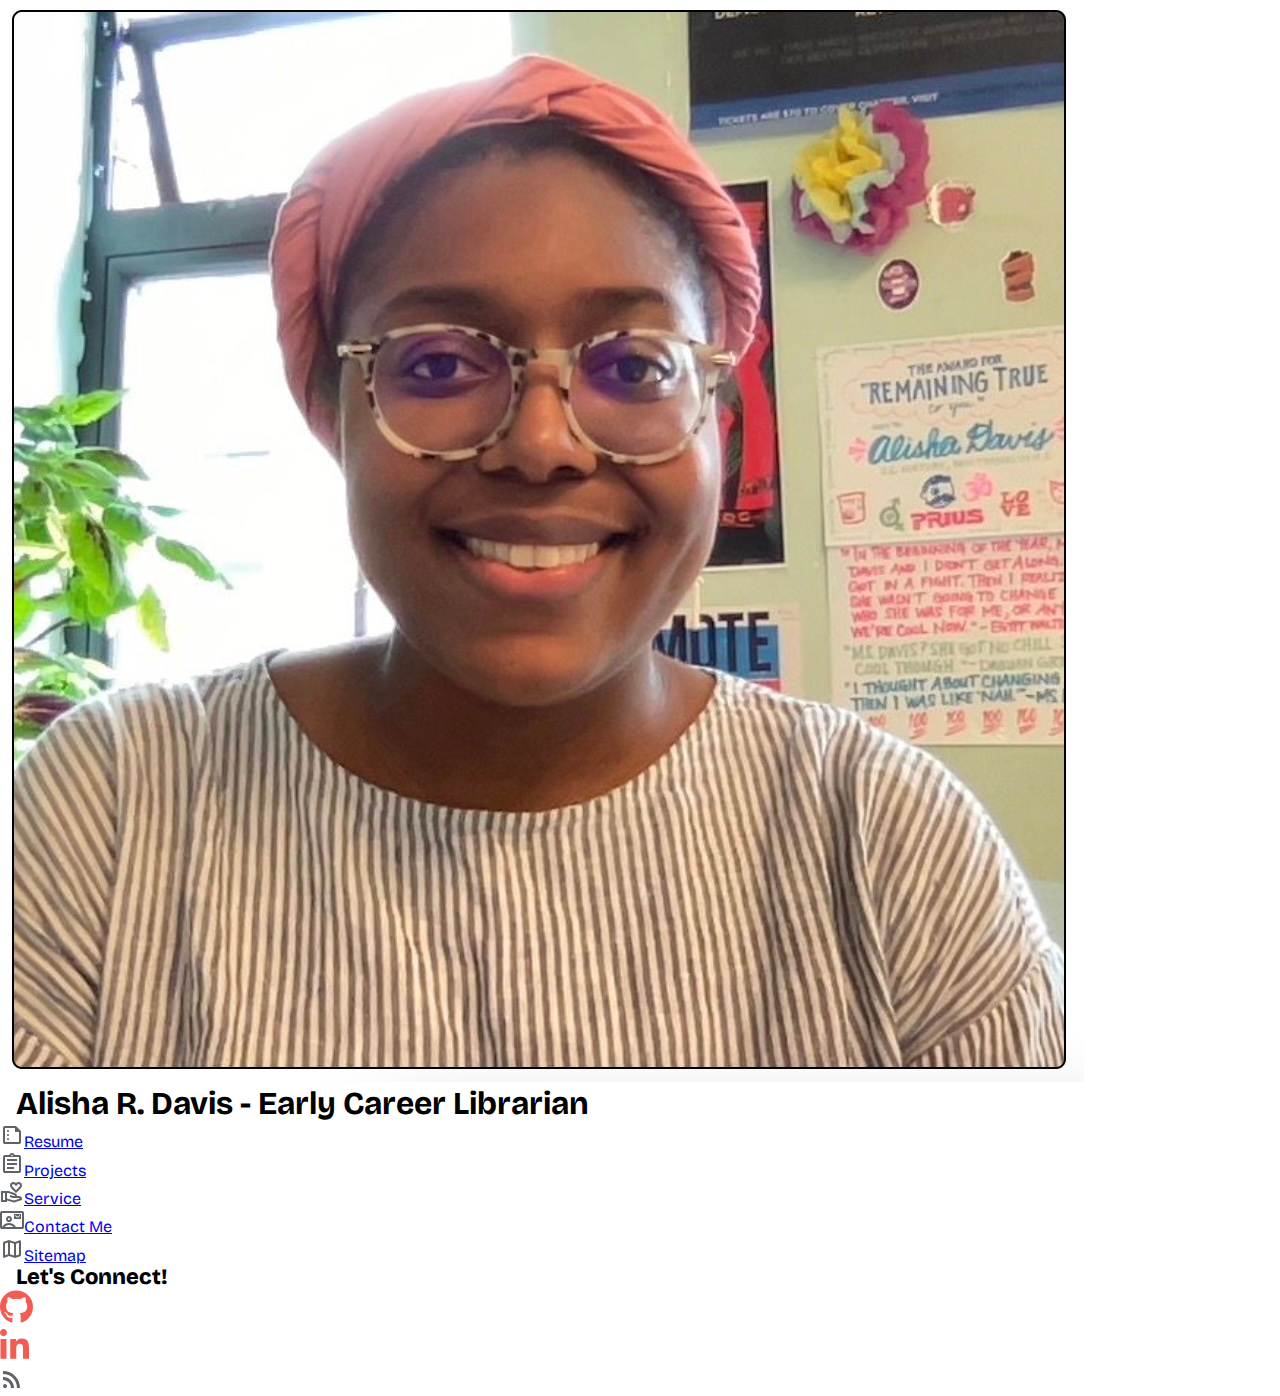
==== commit beb6e07e: "added text, icons, and add. pages for projects" ====
--- a/contact.html
+++ b/contact.html
@@ -1,57 +1,54 @@
 <!DOCTYPE html>
 <html lang="en">
 <head>
-    <meta charset="UTF-8">
-    <meta name="viewport" content="width=device-width, initial-scale=1.0">
-    <meta http-equiv="X-UA-Compatible" content="ie=edge">
-    <link rel="stylesheet" href="css/styles.css">
-    <title>Final Portfolio</title>
+        <meta charset="UTF-8">
+        <meta name="viewport" content="width=device-width, initial-scale=1.0">
+        <meta http-equiv="X-UA-Compatible" content="ie=edge">
+    
+        <!--Google Fonts-->
+        <link rel="preconnect" href="https://fonts.googleapis.com">
+        <link rel="preconnect" href="https://fonts.gstatic.com" crossorigin>
+        <link href="https://fonts.googleapis.com/css2?family=Archivo+Narrow:ital,wght@0,400..700;1,400..700&family=Bricolage+Grotesque:opsz,wght@12..96,200..800&family=Figtree:ital,wght@0,300..900;1,300..900&display=swap" rel="stylesheet">
+    
+        <!--Style Sheet-->
+        <link rel="stylesheet" href="css/styles.css">
+    
+        <title>Contact Me</title>
 </head>
 
 <body>
     <header>
-        <a href="index.html"></a><img src="img/header/AlishaHeadshot.jpg" alt="Alisha headshot">
+        <a href="index.html"><img src="img/header/AlishaHeadshot.jpg" alt="Alisha headshot"></a>
         <h1>Alisha R. Davis - Early Career Librarian</h1>
+        
         <nav>
             <ul>
+                
                 <li>
-                    <a href="about.html"></a><img src="#" alt="about logo">
+                    <a href="resume.html"><img src="img/header/icons/resume.svg" alt="resume logo">Resume</a>
                 </li>
                 <li>
-                    <a href="resume.html"></a><img src="#" alt="resume logo">
+                    <a href="projects.html"><img src="img/header/icons/projects.svg" alt="projects logo">Projects</a>
                 </li>
                 <li>
-                    <a href="projects.html"></a><img src="#" alt="projects logo">
+                    <a href="#"><img src="img/header/icons/volunteer.svg" alt="associations logo">Service</a>
                 </li>
                 <li>
-                    <a href="associations.html"></a><img src="#" alt="associations logo">
+                    <a href="#"><img src="img/header/icons/contact.svg" alt="contact logo">Contact Me</a>
                 </li>
                 <li>
-                    <a href="contact.html"></a><img src="#" alt="contact logo">
-                </li>
-                <li>
-                    <a href="sitemap.html"></a><img src="#" alt="sitemap logo">
+                    <a href="sitemap.html"><img src="img/header/icons/map.svg" alt="sitemap logo">Sitemap</a>
                 </li>
             </ul>
         </nav>
     </header>
 
-    <section>
-        <h1>Contact Me</h1>
-        <form action="#">
-            <input type="text" placeholder="First and last name, please.">
-            <input type="email" placeholder="Professional and work emails are preferred.">
-            <textarea placeholder="Do you have some sage advice that you'd like to share with me? Am I a strong candidate for an open position at your institution? Let me know here."></textarea>
-            <button>SUBMIT</button>
-        </form>
-    </section>
-
     <footer>
-        <h2>Let's Connect!</h2>
+        <h2 class="contentSectionSubtitle">Let's Connect!</h2>
             <ul>
-                <li><a href="https://github.com/login"><img src="#" alt="github icon"></a></li>
-                <li><a href="https://linkedin.com/login"><img src="#" alt="linkedin icon"></a></li>
-                <li><a href="http://ardavislibrarianship.com/musings/"><img src="#" alt="professional blog icon"></a></li>
+                <li><a href="https://github.com/ardavis414/INFO552.git"><img src="img/footer/icons/git.svg" alt="github icon"></a></li>
+                <li><a href="https://www.linkedin.com/in/alisha-r-davis/"><img src="img/footer/icons/link.svg" alt="linkedin icon"></a></li>
+                <li><a href="http://ardavislibrarianship.com/musings/"><img src="img/footer/icons/blog icon.svg" alt="professional blog icon"></a></li>
             </ul>
     </footer>
 
--- a/css/styles.css
+++ b/css/styles.css
@@ -13,13 +13,12 @@
 :root {
   --black: #000000;
   --white: #ffffff;
-  --aqua: #598392;
-  --blue: #124559;
-  --blueDark: #01161E;
-  --green: #AEC380;
-  --seaFoamGreen: #EFF6E0;
-  --orange: #FFA500;
-  --orangeBurnt: #cc5500;
+  --greenDark: #669933;
+  --whiteDutch: #efe2ba;
+  --yellowGoldenrod: #d79922;
+  --blueDark: #4056a1;
+  --blueLight: #c5cbe3;
+  --redVermillion: #f13c20;
 }
 
 /*! normalize.css v8.0.1 | MIT License | github.com/necolas/normalize.css */
@@ -338,11 +337,8 @@
 /* =============
     Base
 ============= */
-html {
-  scroll-behavior: smooth;
-}
-
 ul {
+  padding: 0;
   margin: 0;
 }
 ul li {
@@ -353,93 +349,42 @@
   display: none;
 }
 
-.header-padding {
-  padding-top: 95px;
-}
-
-@media (min-width: 1440px) {
-  .xxl-grid {
-    display: -ms-grid;
-    display: grid;
-    -ms-grid-columns: auto 1440px auto;
-    grid-template-columns: auto 1440px auto;
-        grid-template-areas: ". xxl-content .";
-  }
-  .xxl-grid .xxl-grid-item {
-    grid-area: xxl-content;
-  }
-}
-
-@media (min-width: 1440px) {
-  .xxl-grid .xxl-grid-item {
-    -ms-grid-row: 1;
-    -ms-grid-column: 2;
-  }
-}
-
-@media (min-width: 1200px) {
-  .xl-grid {
-    display: -ms-grid;
-    display: grid;
-    -ms-grid-columns: auto 1200px auto;
-    grid-template-columns: auto 1200px auto;
-        grid-template-areas: ". xl-content .";
-  }
-  .xl-grid .xl-grid-item {
-    grid-area: xl-content;
-  }
-}
-
-@media (min-width: 1200px) {
-  .xl-grid .xl-grid-item {
-    -ms-grid-row: 1;
-    -ms-grid-column: 2;
-  }
-}
-
 /* =============
     Typography
 ============= */
 body {
-  font-family: "Archivo", sans-serif;
+  font-family: "Bricolage Grotesque", sans-serif;
   font-optical-sizing: auto;
 }
 
 h1, h2, h3, h4, h5 {
-  padding: 0;
+  padding: 0 16px;
   margin: 0;
 }
 
 p {
   color: var(--blueDark);
-  padding: 0;
+  padding: 0 16px;
   margin: 0;
 }
 
 .pageTitle {
-  font-family: "Oswald", sans-serif;
+  font-family: "Figtree", sans-serif;
   font-optical-sizing: auto;
-  color: var(--orangeBurnt);
+  color: var(--redVermillion);
   font-size: 2.5rem;
-  font-weight: 900;
+  font-weight: 600;
+  font-style: italic;
   margin-bottom: 32px;
 }
-@media (min-width: 768px) {
-  .pageTitle {
-    font-size: 3.75rem;
-  }
-}
 
 .contentSectionTitle {
+  font-family: "Archivo Narrow", sans-serif;
+  color: var(--greenDark);
   font-size: 1.75rem;
   font-weight: 600;
   margin-bottom: 16px;
 }
-@media (min-width: 768px) {
-  .contentSectionTitle {
-    font-size: 2rem;
-  }
-}
 
 .contentSectionSubtitle {
   font-size: 1.375rem;
@@ -455,8 +400,8 @@
 }
 
 .whiteButton {
-  background-color: var(--blue);
-  color: var(--white);
+  background-color: var(--blueLight);
+  color: var(--black);
   font-size: 1.125rem;
   font-weight: 800;
   padding: 16px 40px;
@@ -483,899 +428,38 @@
   -webkit-appearance: none;
 }
 
-input {
-  border: none;
-  border-radius: 0;
-}
-
-textarea {
-  border: none;
-  border-radius: 0;
-}
-
 /* =============
     Navigation
 ============= */
-a {
-  text-decoration: none;
-}
-
-.hide-menu {
-  display: none;
-}
-@media (min-width: 768px) {
-  .hide-menu {
-    display: block;
-  }
-}
-
-#main-nav {
-  background-color: var(--green);
-  padding: 16px;
-}
-@media (min-width: 768px) {
-  #main-nav {
-    background-color: var(--white);
-    padding: 0px 16px 0px 0px;
-    display: block;
-  }
-}
-@media (min-width: 768px) {
-  #main-nav ul {
-    display: -webkit-box;
-    display: -ms-flexbox;
-    display: flex;
-    -webkit-box-align: center;
-        -ms-flex-align: center;
-            align-items: center;
-    -webkit-box-pack: justify;
-        -ms-flex-pack: justify;
-            justify-content: space-between;
-    height: 100%;
-  }
-}
-#main-nav ul li {
-  text-align: right;
-}
-#main-nav ul li a:link, #main-nav ul li a:visited {
-  display: inline-block;
-  padding: 16px 0;
-  color: var(--white);
-  -webkit-transition: 0.25s;
-  transition: 0.25s;
-}
-@media (min-width: 768px) {
-  #main-nav ul li a:link, #main-nav ul li a:visited {
-    color: var(--blue);
-  }
-}
-#main-nav ul li a:link i, #main-nav ul li a:visited i {
-  color: var(--orangeBurnt);
-  margin-right: 8px;
-}
-#main-nav ul li a:hover, #main-nav ul li a:active {
-  color: var(--orangeBurnt);
-}
-
 /* =============
     Header
 ============= */
-header {
-  position: fixed;
-  top: 0;
-  left: 0;
-  right: 0;
-  width: 100%;
-  background-color: var(--white);
-}
-header #header-container {
-  display: -ms-grid;
-  display: grid;
-  -ms-grid-columns: 20% auto;
-  grid-template-columns: 20% auto;
-      grid-template-areas: "logo burger" "nav nav";
-}
-@media (min-width: 768px) {
-  header #header-container {
-    -ms-grid-columns: 30% auto;
-    grid-template-columns: 30% auto;
-    -ms-grid-columns: "logo nav";
-    grid-template-columns: "logo nav";
-  }
-}
-@media (min-width: 1024px) {
-  header #header-container {
-    -ms-grid-columns: 40% auto;
-    grid-template-columns: 40% auto;
-  }
-}
-@media (min-width: 1200px) {
-  header #header-container {
-    -ms-grid-columns: 45% auto;
-    grid-template-columns: 45% auto;
-  }
-}
-@media (min-width: 1440px) {
-  header #header-container {
-    -ms-grid-columns: 50% auto;
-    grid-template-columns: 50% auto;
-  }
-}
-header #header-container #logo-container {
-  -ms-grid-row: 1;
-  -ms-grid-column: 1;
-  padding: 16px 0 16px 16px;
-  grid-area: logo;
-}
-header #header-container #burger-container {
-  -ms-grid-row: 1;
-  -ms-grid-column: 2;
-  grid-area: burger;
-  display: -webkit-box;
-  display: -ms-flexbox;
-  display: flex;
-  -webkit-box-pack: end;
-      -ms-flex-pack: end;
-          justify-content: flex-end;
-  -webkit-box-align: center;
-      -ms-flex-align: center;
-          align-items: center;
-}
-@media (min-width: 768px) {
-  header #header-container #burger-container {
-    display: none;
-  }
-}
-header #header-container #burger-container button {
-  background-color: var(--white);
-  border: none;
-  color: var(--blue);
-  font-size: 1.125rem;
-  padding: 16px;
-}
-header #header-container #main-nav {
-  -ms-grid-row: 2;
-  -ms-grid-column: 1;
-  -ms-grid-column-span: 2;
-  grid-area: nav;
-}
-
 /* =============
     Footer
 ============= */
-footer {
-  background-color: var(--black);
-  background-image: url("../img/footer/footer.jpg");
-  background-size: cover;
-  background-position: center bottom;
-  color: var(--white);
-  text-align: center;
-  height: 60vh;
-  display: -webkit-box;
-  display: -ms-flexbox;
-  display: flex;
-  -webkit-box-pack: center;
-      -ms-flex-pack: center;
-          justify-content: center;
-  -webkit-box-align: end;
-      -ms-flex-align: end;
-          align-items: flex-end;
-}
-@media (min-width: 1024px) {
-  footer {
-    background-position: center;
-    height: 70vh;
-  }
-}
-footer > div {
-  padding-bottom: 32px;
-}
-footer > div h2 {
-  font-size: 1.5rem;
-  font-weight: 600;
-  margin-bottom: 8px;
-}
-@media (min-width: 768px) {
-  footer > div h2 {
-    margin-bottom: 16px;
-  }
-}
-footer > div form {
-  width: 85vw;
-}
-@media (min-width: 768px) {
-  footer > div form {
-    width: 50vw;
-  }
-}
-@media (min-width: 1024px) {
-  footer > div form {
-    width: 45vw;
-  }
-}
-@media (min-width: 1200px) {
-  footer > div form {
-    width: 40vw;
-  }
-}
-@media (min-width: 1440px) {
-  footer > div form {
-    width: 25vw;
-  }
-}
-footer > div form > div {
-  display: -webkit-box;
-  display: -ms-flexbox;
-  display: flex;
-}
-footer > div form > div input {
-  border-radius: 0;
-  border: none;
-  width: 100%;
-  padding-left: 2%;
-  -webkit-box-sizing: border-box;
-          box-sizing: border-box;
-  background-color: rgba(255, 255, 255, 0.5019607843);
-}
-footer > div form > div ::-ms-input-placeholder { /* Edge 12-18 */
-  color: var(--blueDark);
-}
-footer > div form > div ::-webkit-input-placeholder {
-  color: var(--blueDark);
-  opacity: 1;
-}
-footer > div form > div ::-moz-placeholder {
-  color: var(--blueDark);
-  opacity: 1;
-}
-footer > div form > div :-ms-input-placeholder {
-  color: var(--blueDark);
-  opacity: 1;
-}
-footer > div form > div ::placeholder {
-  color: var(--blueDark);
-  opacity: 1;
-}
-footer > div form > div button {
-  background-color: var(--green);
-  padding: 12px;
-  margin-left: auto;
-}
-footer > div ul {
-  padding: 32px 6vw 16px;
-  display: -webkit-box;
-  display: -ms-flexbox;
-  display: flex;
-  -webkit-box-pack: justify;
-      -ms-flex-pack: justify;
-          justify-content: space-between;
-}
-footer > div ul li a {
-  color: var(--orangeBurnt);
-  font-size: 1.875rem;
-}
-
 #index-hero {
   margin: 32px 0;
-  text-align: center;
+  text-align: left;
+  background-color: var(--blueDark);
 }
 #index-hero > div {
   padding: 0 16px;
 }
-@media (min-width: 768px) {
-  #index-hero > div {
-    padding: 0 56px;
-  }
-}
-@media (min-width: 1024px) {
-  #index-hero > div {
-    padding: 0 20vw;
-  }
-}
-@media (min-width: 1440px) {
-  #index-hero > div {
-    padding: 0 400px;
-  }
-}
 #index-hero > div p {
   font-size: 1.125rem;
-  color: var(--blue);
+  color: var(--whiteDutch);
   line-height: 1.5rem;
 }
 #index-hero > div button {
   margin: 32px 0;
 }
-
-#index-hero-image {
-  height: 70vh;
-  background-image: url("../img/home/hero.jpg");
-  background-size: cover;
-  background-position: center;
-}
-@media (min-width: 768px) {
-  #index-hero-image {
-    height: 60vh;
-  }
-}
-@media (min-width: 1024px) {
-  #index-hero-image {
-    height: 75vh;
-    background-position: center bottom;
-  }
-}
-
-#index-brands {
+#index-hero img {
+  width: 100%;
+}
+
+#index-contact {
   padding: 32px 16px;
-}
-#index-brands ul {
-  display: -ms-grid;
-  display: grid;
-  -ms-grid-columns: 1fr 26px 1fr 26px 1fr 26px 1fr;
-  grid-template-columns: repeat(4, 1fr);
-  gap: 26px;
-  -ms-grid-rows: auto 26px auto 26px auto;
-      grid-template-areas: "tnf tnf yeti yeti" "columbia columbia coleman coleman" ". patagonia patagonia .";
-}
-@media (min-width: 768px) {
-  #index-brands ul {
-    -ms-grid-columns: 1fr 20px 1fr 20px 1fr 20px 1fr 20px 1fr 20px 1fr;
-    grid-template-columns: repeat(6, 1fr);
-    -ms-grid-rows: auto 20px auto;
-        grid-template-areas: "tnf tnf yeti yeti columbia columbia" ". coleman coleman patagonia patagonia .";
-    gap: 20px;
-  }
-}
-#index-brands ul li {
-  display: -webkit-box;
-  display: -ms-flexbox;
-  display: flex;
-  -webkit-box-pack: center;
-      -ms-flex-pack: center;
-          justify-content: center;
-  -webkit-box-align: center;
-      -ms-flex-align: center;
-          align-items: center;
-}
-@media (min-width: 1024px) {
-  #index-brands ul {
-    -ms-grid-columns: (1fr)[5];
-    grid-template-columns: repeat(5, 1fr);
-        grid-template-areas: "tnf yeti columbia coleman patagonia";
-  }
-}
-#index-brands ul #tnf {
-  -ms-grid-row: 1;
-  -ms-grid-column: 1;
-  -ms-grid-column-span: 3;
-  grid-area: tnf;
-}
-#index-brands ul #yeti {
-  -ms-grid-row: 1;
-  -ms-grid-column: 5;
-  -ms-grid-column-span: 3;
-  grid-area: yeti;
-}
-#index-brands ul #columbia {
-  -ms-grid-row: 3;
-  -ms-grid-column: 1;
-  -ms-grid-column-span: 3;
-  grid-area: columbia;
-}
-#index-brands ul #coleman {
-  -ms-grid-row: 3;
-  -ms-grid-column: 5;
-  -ms-grid-column-span: 3;
-  grid-area: coleman;
-}
-#index-brands ul #patagonia {
-  -ms-grid-row: 5;
-  -ms-grid-column: 3;
-  -ms-grid-column-span: 3;
-  grid-area: patagonia;
-}
-@media (min-width: 768px) {
-  #index-brands ul #tnf {
-    -ms-grid-row: 1;
-    -ms-grid-column: 1;
-    -ms-grid-column-span: 3;
-  }
-  #index-brands ul #yeti {
-    -ms-grid-row: 1;
-    -ms-grid-column: 5;
-    -ms-grid-column-span: 3;
-  }
-  #index-brands ul #columbia {
-    -ms-grid-row: 1;
-    -ms-grid-column: 9;
-    -ms-grid-column-span: 3;
-  }
-  #index-brands ul #coleman {
-    -ms-grid-row: 3;
-    -ms-grid-column: 3;
-    -ms-grid-column-span: 3;
-  }
-  #index-brands ul #patagonia {
-    -ms-grid-row: 3;
-    -ms-grid-column: 7;
-    -ms-grid-column-span: 3;
-  }
-}
-@media (min-width: 1024px) {
-  #index-brands ul #tnf {
-    -ms-grid-row: 1;
-    -ms-grid-column: 1;
-    -ms-grid-column-span: 1;
-  }
-  #index-brands ul #yeti {
-    -ms-grid-row: 1;
-    -ms-grid-column: 2;
-    -ms-grid-column-span: 1;
-  }
-  #index-brands ul #columbia {
-    -ms-grid-row: 1;
-    -ms-grid-column: 3;
-    -ms-grid-column-span: 1;
-  }
-  #index-brands ul #coleman {
-    -ms-grid-row: 1;
-    -ms-grid-column: 4;
-    -ms-grid-column-span: 1;
-  }
-  #index-brands ul #patagonia {
-    -ms-grid-row: 1;
-    -ms-grid-column: 5;
-    -ms-grid-column-span: 1;
-  }
-}
-
-#index-planning {
-  padding: 32px 16px;
-  background-color: var(--green);
-  color: var(--orangeBurnt);
+  background-color: var(--whiteDutch);
+  color: var(--redVermillion);
   text-align: center;
-}
-#index-planning h1 {
-  text-align: left;
-}
-#index-planning p {
-  margin-bottom: 32px;
-  text-align: left;
-}
-@media (min-width: 768px) {
-  #index-planning p {
-    padding-right: 30vw;
-    font-size: 1.25rem;
-    line-height: 25px;
-  }
-}
-#index-planning #planning-hero {
-  background-image: url("../img/home/planning/planning.jpg");
-  height: 360px;
-  background-size: cover;
-  background-position: center;
-  border-radius: 10px;
-}
-@media (min-width: 768px) {
-  #index-planning #planning-hero {
-    width: 80vw;
-    height: 50vh;
-  }
-}
-@media (min-width: 1024px) {
-  #index-planning #planning-hero {
-    margin-left: 200px;
-  }
-}
-@media (min-width: 1200px) {
-  #index-planning #planning-hero {
-    width: 928px;
-  }
-}
-#index-planning #planning-callout {
-  background-color: var(--green);
-  color: var(--blue);
-  text-align: center;
-  border-radius: 10px;
-  padding: 32px 0px;
-  width: 244px;
-  margin-top: -20px;
-  display: inline-block;
-}
-#index-planning #planning-callout #clock-container {
-  margin: 0px auto 26px;
-  height: 45px;
-  width: 45px;
-  background-color: var(--blue);
-  border-radius: 100%;
-  display: -webkit-box;
-  display: -ms-flexbox;
-  display: flex;
-  -webkit-box-pack: center;
-      -ms-flex-pack: center;
-          justify-content: center;
-  -webkit-box-align: center;
-      -ms-flex-align: center;
-          align-items: center;
-}
-#index-planning #planning-callout h3 {
-  font-size: 1.5625rem;
-  font-weight: 500;
-}
-
-#index-weather {
-  padding: 32px 16px;
-}
-@media (min-width: 768px) {
-  #index-weather {
-    padding: 32px 15vw;
-  }
-}
-@media (min-width: 1024px) {
-  #index-weather {
-    padding: 40px 15vw;
-  }
-}
-@media (min-width: 1200px) {
-  #index-weather #index-weather-xl-grid {
-    display: -ms-grid;
-    display: grid;
-    -ms-grid-columns: 50% 32px auto;
-    grid-template-columns: 50% auto;
-        grid-template-areas: "weather-content weather-icons";
-    gap: 32px;
-  }
-}
-#index-weather #index-weather-xl-grid #weather-icons {
-  display: -ms-grid;
-  display: grid;
-  -ms-grid-columns: 2fr 16px 2fr;
-  grid-template-columns: repeat(2, 2fr);
-  gap: 16px;
-}
-@media (min-width: 768px) {
-  #index-weather #index-weather-xl-grid #weather-icons {
-    -ms-grid-columns: 2fr 32px 2fr 32px 2fr 32px 2fr;
-    grid-template-columns: repeat(4, 2fr);
-    gap: 32px;
-    margin-bottom: 16px;
-  }
-}
-@media (min-width: 1200px) {
-  #index-weather #index-weather-xl-grid #weather-icons {
-    grid-area: weather-icons;
-  }
-}
-@media (min-width: 1200px) {
-  #index-weather #index-weather-xl-grid #weather-icons {
-    -ms-grid-row: 1;
-    -ms-grid-column: 3;
-  }
-}
-#index-weather #index-weather-xl-grid #weather-icons li {
-  display: -webkit-box;
-  display: -ms-flexbox;
-  display: flex;
-  -webkit-box-pack: center;
-      -ms-flex-pack: center;
-          justify-content: center;
-  -webkit-box-align: center;
-      -ms-flex-align: center;
-          align-items: center;
-}
-#index-weather #index-weather-xl-grid #weather-content h1 {
-  color: var(--orangeBurnt);
-}
-#index-weather #index-weather-xl-grid #weather-content h2 {
-  color: var(--aqua);
-  margin-bottom: 8px;
-}
-#index-weather #index-weather-xl-grid #weather-content p {
-  margin-bottom: 24px;
-}
-
-#views-hero {
-  padding: 150px 16px 32px;
-  text-align: center;
-}
-@media (min-width: 768px) {
-  #views-hero {
-    padding: 150px 10vw 32px;
-  }
-}
-#views-hero h1 {
-  margin-bottom: 32px;
-}
-#views-hero p {
-  color: var(--blue);
-}
-@media (min-width: 1200px) {
-  #views-hero p {
-    padding: 0 300px;
-  }
-}
-
-#views-gallery {
-  padding: 0 16px 32px 16px;
-  display: -ms-grid;
-  display: grid;
-  gap: 16px;
-  -ms-grid-columns: 1fr 16px 1fr;
-  grid-template-columns: repeat(2, 1fr);
-  -ms-grid-rows: 25vh 16px 25vh 16px 50vh 16px 50vh 16px 30vh;
-  grid-template-rows: 25vh 25vh 50vh 50vh 30vh;
-      grid-template-areas: "g1 g2" "g3 g4" "g5 g5" "g6 g6" "g7 g7";
-}
-@media (min-width: 768px) {
-  #views-gallery {
-    padding: 0 8vw 32px 8vw;
-    -ms-grid-columns: (1fr)[6];
-    grid-template-columns: repeat(6, 1fr);
-    -ms-grid-rows: 25vh 25vh 35vh 25vh;
-    grid-template-rows: 25vh 25vh 35vh 25vh;
-        grid-template-areas: "g1 g1 g1 g2 g2 g2" "g3 g3 g3 g4 g4 g4" "g5 g5 g5 g5 g6 g6" "g7 g7 g7 g7 g7 g7";
-  }
-}
-@media (min-width: 1200px) {
-  #views-gallery {
-    padding: 0 2vw 40px 2vw;
-    -ms-grid-columns: (1fr)[4];
-    grid-template-columns: repeat(4, 1fr);
-    -ms-grid-rows: 25vh 35vh 25vh;
-    grid-template-rows: 25vh 35vh 25vh;
-        grid-template-areas: "g1 g2 g3 g4" "g5 g5 g5 g6" "g7 g7 g7 g7";
-  }
-}
-#views-gallery li {
-  background-size: cover;
-  background-position: center;
-}
-#views-gallery #g1 {
-  -ms-grid-row: 1;
-  -ms-grid-column: 1;
-  grid-area: g1;
-  background-image: url("../img/views/gallery-1.jpg");
-}
-#views-gallery #g2 {
-  -ms-grid-row: 1;
-  -ms-grid-column: 3;
-  grid-area: g2;
-  background-image: url("../img/views/gallery-2.jpg");
-}
-#views-gallery #g3 {
-  -ms-grid-row: 3;
-  -ms-grid-column: 1;
-  grid-area: g3;
-  background-image: url("../img/views/gallery-3.jpg");
-}
-#views-gallery #g4 {
-  -ms-grid-row: 3;
-  -ms-grid-column: 3;
-  grid-area: g4;
-  background-image: url("../img/views/gallery-4.jpg");
-}
-@media (min-width: 1024px) {
-  #views-gallery #g4 {
-    background-position: center 80%;
-  }
-}
-#views-gallery #g5 {
-  -ms-grid-row: 5;
-  -ms-grid-column: 1;
-  -ms-grid-column-span: 3;
-  grid-area: g5;
-  background-image: url("../img/views/gallery-5.jpg");
-}
-#views-gallery #g6 {
-  -ms-grid-row: 7;
-  -ms-grid-column: 1;
-  -ms-grid-column-span: 3;
-  grid-area: g6;
-  background-image: url("../img/views/gallery-6.jpg");
-}
-#views-gallery #g7 {
-  -ms-grid-row: 9;
-  -ms-grid-column: 1;
-  -ms-grid-column-span: 3;
-  grid-area: g7;
-  background-image: url("../img/views/gallery-7.jpg");
-}
-@media (min-width: 768px) {
-  #views-gallery #g1 {
-    -ms-grid-row: 1;
-    -ms-grid-column: 1;
-    -ms-grid-column-span: 3;
-  }
-  #views-gallery #g2 {
-    -ms-grid-row: 1;
-    -ms-grid-column: 4;
-    -ms-grid-column-span: 3;
-  }
-  #views-gallery #g3 {
-    -ms-grid-row: 2;
-    -ms-grid-column: 1;
-    -ms-grid-column-span: 3;
-  }
-  #views-gallery #g4 {
-    -ms-grid-row: 2;
-    -ms-grid-column: 4;
-    -ms-grid-column-span: 3;
-  }
-  #views-gallery #g5 {
-    -ms-grid-row: 3;
-    -ms-grid-column: 1;
-    -ms-grid-column-span: 4;
-  }
-  #views-gallery #g6 {
-    -ms-grid-row: 3;
-    -ms-grid-column: 5;
-    -ms-grid-column-span: 2;
-  }
-  #views-gallery #g7 {
-    -ms-grid-row: 4;
-    -ms-grid-column: 1;
-    -ms-grid-column-span: 6;
-  }
-}
-@media (min-width: 1200px) {
-  #views-gallery #g1 {
-    -ms-grid-row: 1;
-    -ms-grid-column: 1;
-    -ms-grid-column-span: 1;
-  }
-  #views-gallery #g2 {
-    -ms-grid-row: 1;
-    -ms-grid-column: 2;
-    -ms-grid-column-span: 1;
-  }
-  #views-gallery #g3 {
-    -ms-grid-row: 1;
-    -ms-grid-column: 3;
-    -ms-grid-column-span: 1;
-  }
-  #views-gallery #g4 {
-    -ms-grid-row: 1;
-    -ms-grid-column: 4;
-    -ms-grid-column-span: 1;
-  }
-  #views-gallery #g5 {
-    -ms-grid-row: 2;
-    -ms-grid-column: 1;
-    -ms-grid-column-span: 3;
-  }
-  #views-gallery #g6 {
-    -ms-grid-row: 2;
-    -ms-grid-column: 4;
-    -ms-grid-column-span: 1;
-  }
-  #views-gallery #g7 {
-    -ms-grid-row: 3;
-    -ms-grid-column: 1;
-    -ms-grid-column-span: 4;
-  }
-}
-
-/* =============
-    Contact
-============= */
-#contact-hero {
-  padding: 130px 16px 32px;
-  text-align: center;
-}
-
-#contact-form {
-  background-color: var(--seaFoamGreen);
-  padding: 32px 16px;
-}
-#contact-form form {
-  display: -ms-grid;
-  display: grid;
-  gap: 16px;
-  -ms-grid-rows: 90px 16px 90px 16px 200px 16px auto;
-  grid-template-rows: 90px 90px 200px auto;
-}
-@media (min-width: 768px) {
-  #contact-form form {
-    padding: 0 10vw;
-    -ms-grid-columns: 50% auto;
-    grid-template-columns: 50% auto;
-    -ms-grid-rows: 8vh 16vh auto;
-    grid-template-rows: 8vh 16vh auto;
-        grid-template-areas: "name email" "message message" ". send-button";
-  }
-}
-#contact-form form div {
-  background-color: var(--white);
-  display: -webkit-box;
-  display: -ms-flexbox;
-  display: flex;
-  -webkit-box-align: end;
-      -ms-flex-align: end;
-          align-items: flex-end;
-}
-#contact-form form div input {
-  width: 100%;
-  padding-bottom: 5px;
-  padding-left: 8px;
-  -webkit-box-sizing: border-box;
-          box-sizing: border-box;
-}
-#contact-form form div textarea {
-  padding-top: 8px;
-  height: 100%;
-  width: 100%;
-  padding-left: 8px;
-  -webkit-box-sizing: border-box;
-          box-sizing: border-box;
-}
-#contact-form form div ::-ms-input-placeholder {
-  color: var(--blueDark);
-}
-#contact-form form div ::-webkit-input-placeholder {
-  color: var(--blueDark);
-  opacity: 1;
-}
-#contact-form form div ::-moz-placeholder {
-  color: var(--blueDark);
-  opacity: 1;
-}
-#contact-form form div :-ms-input-placeholder {
-  color: var(--blueDark);
-  opacity: 1;
-}
-#contact-form form div ::placeholder {
-  color: var(--blueDark);
-  opacity: 1;
-}
-@media (min-width: 768px) {
-  #contact-form form #contact-name {
-    grid-area: name;
-  }
-}
-@media (min-width: 768px) {
-  #contact-form form #contact-email {
-    grid-area: email;
-  }
-}
-#contact-form form #contact-message {
-  -webkit-box-align: start;
-      -ms-flex-align: start;
-          align-items: flex-start;
-}
-@media (min-width: 768px) {
-  #contact-form form #contact-message {
-    grid-area: message;
-  }
-}
-#contact-form form #contact-button {
-  -webkit-box-align: start;
-      -ms-flex-align: start;
-          align-items: flex-start;
-  -webkit-box-pack: end;
-      -ms-flex-pack: end;
-          justify-content: flex-end;
-  background-color: transparent;
-}
-@media (min-width: 768px) {
-  #contact-form form #contact-button {
-    grid-area: send-button;
-  }
-}
-@media (min-width: 768px) {
-  #contact-form form #contact-name {
-    -ms-grid-row: 1;
-    -ms-grid-column: 1;
-  }
-  #contact-form form #contact-email {
-    -ms-grid-row: 1;
-    -ms-grid-column: 2;
-  }
-  #contact-form form #contact-message {
-    -ms-grid-row: 2;
-    -ms-grid-column: 1;
-    -ms-grid-column-span: 2;
-  }
-  #contact-form form #contact-button {
-    -ms-grid-row: 3;
-    -ms-grid-column: 2;
-  }
 }